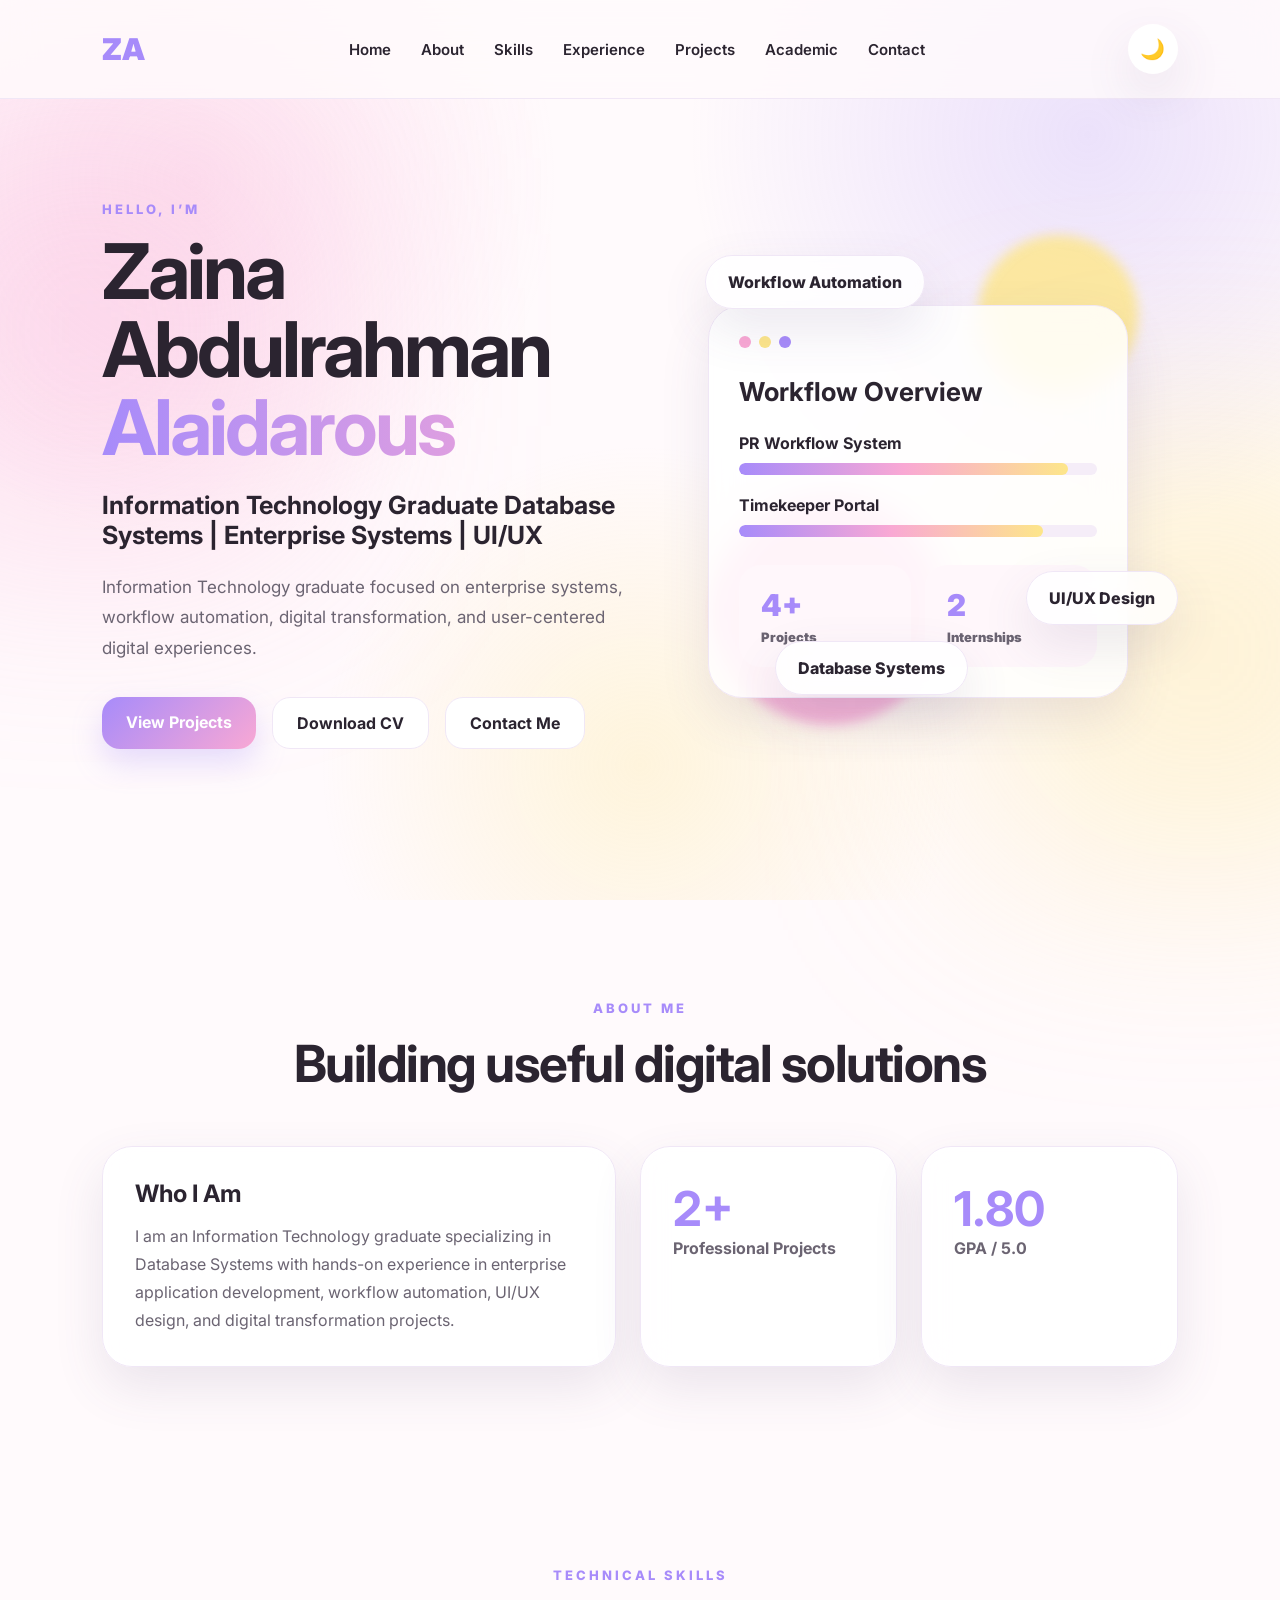
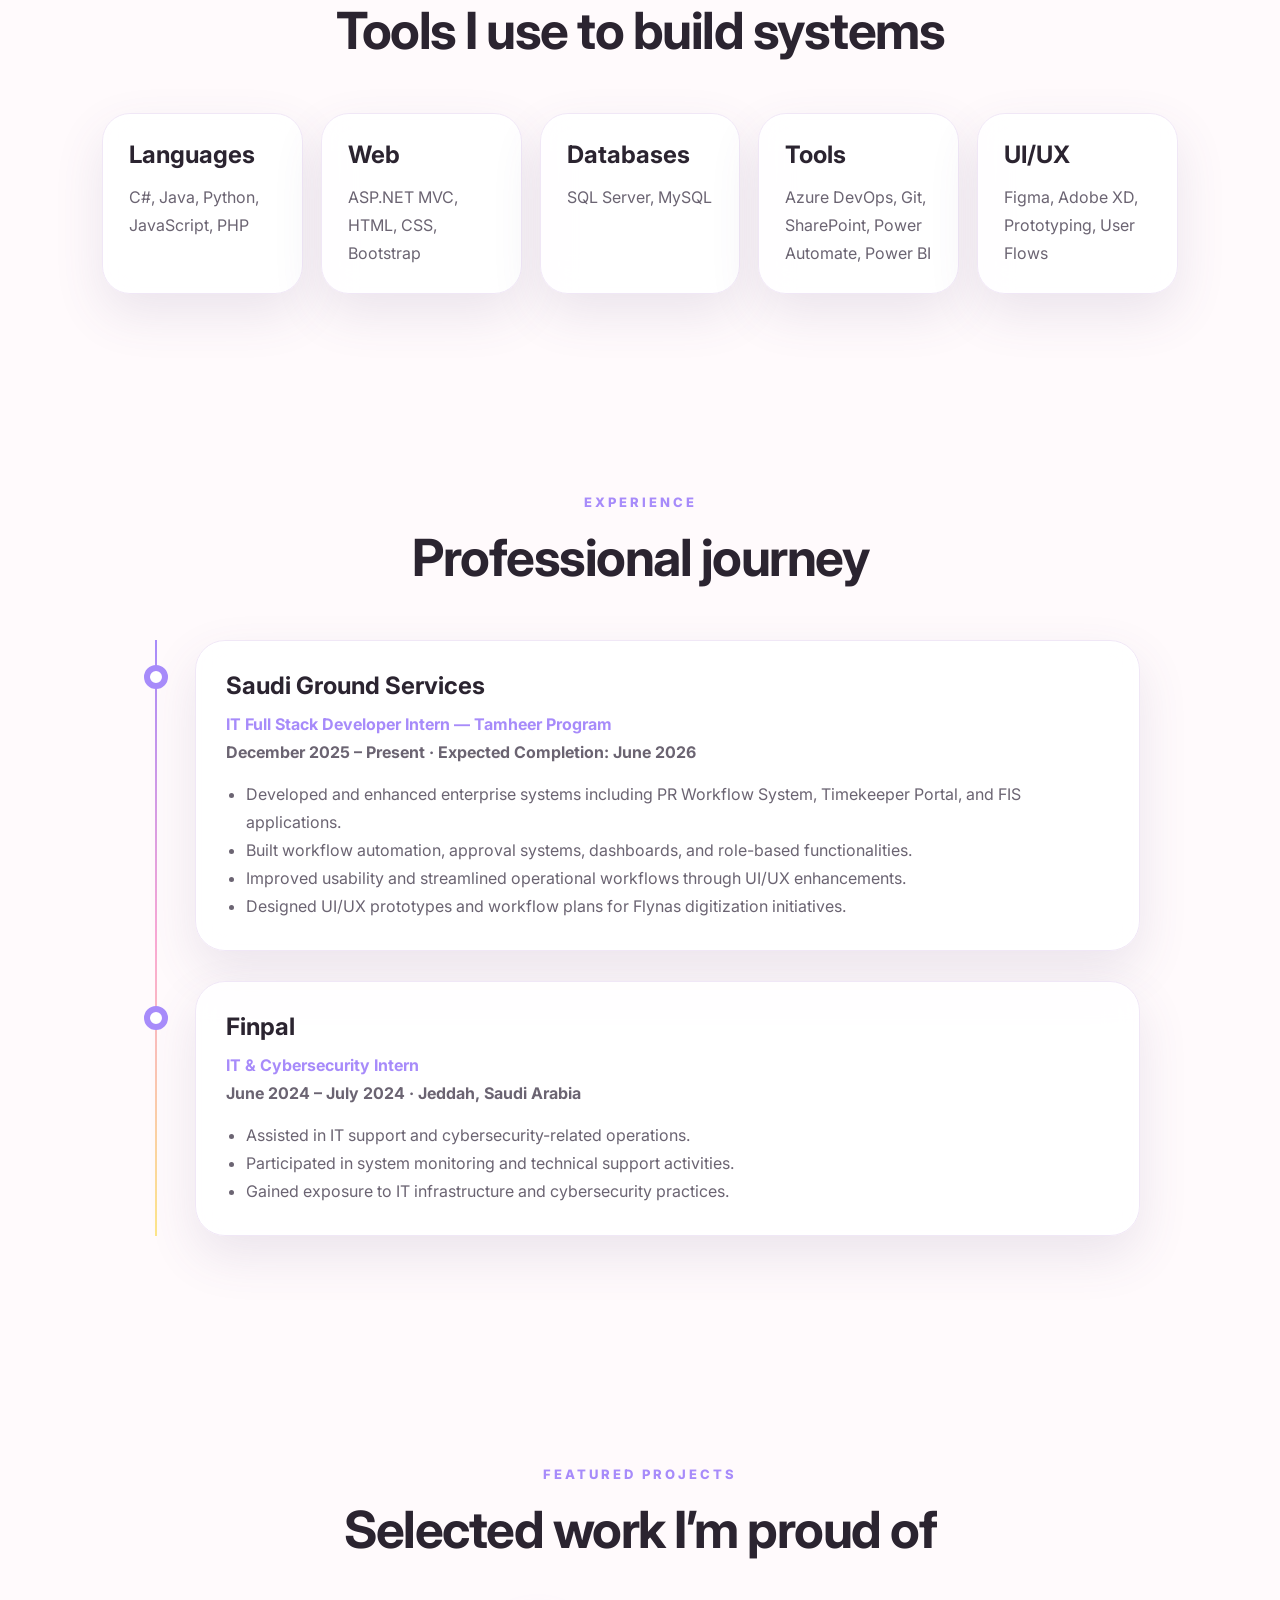
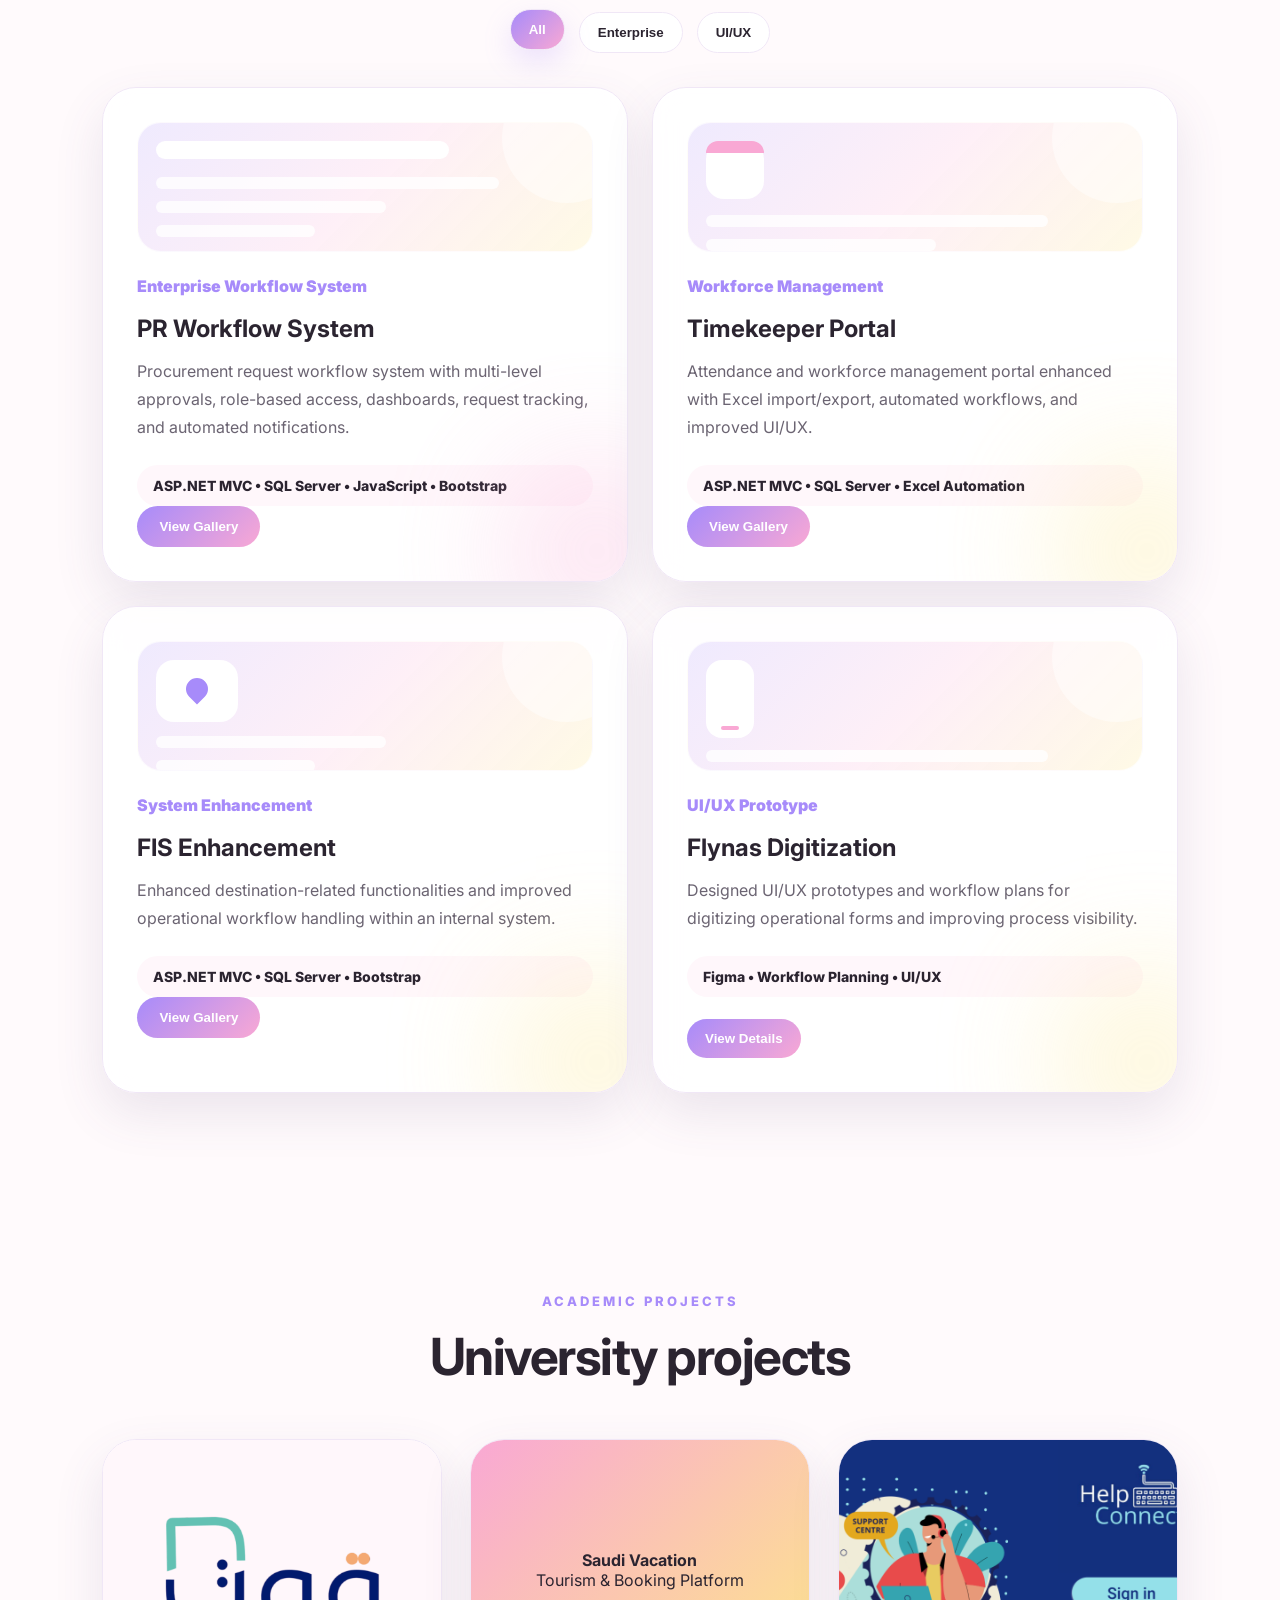
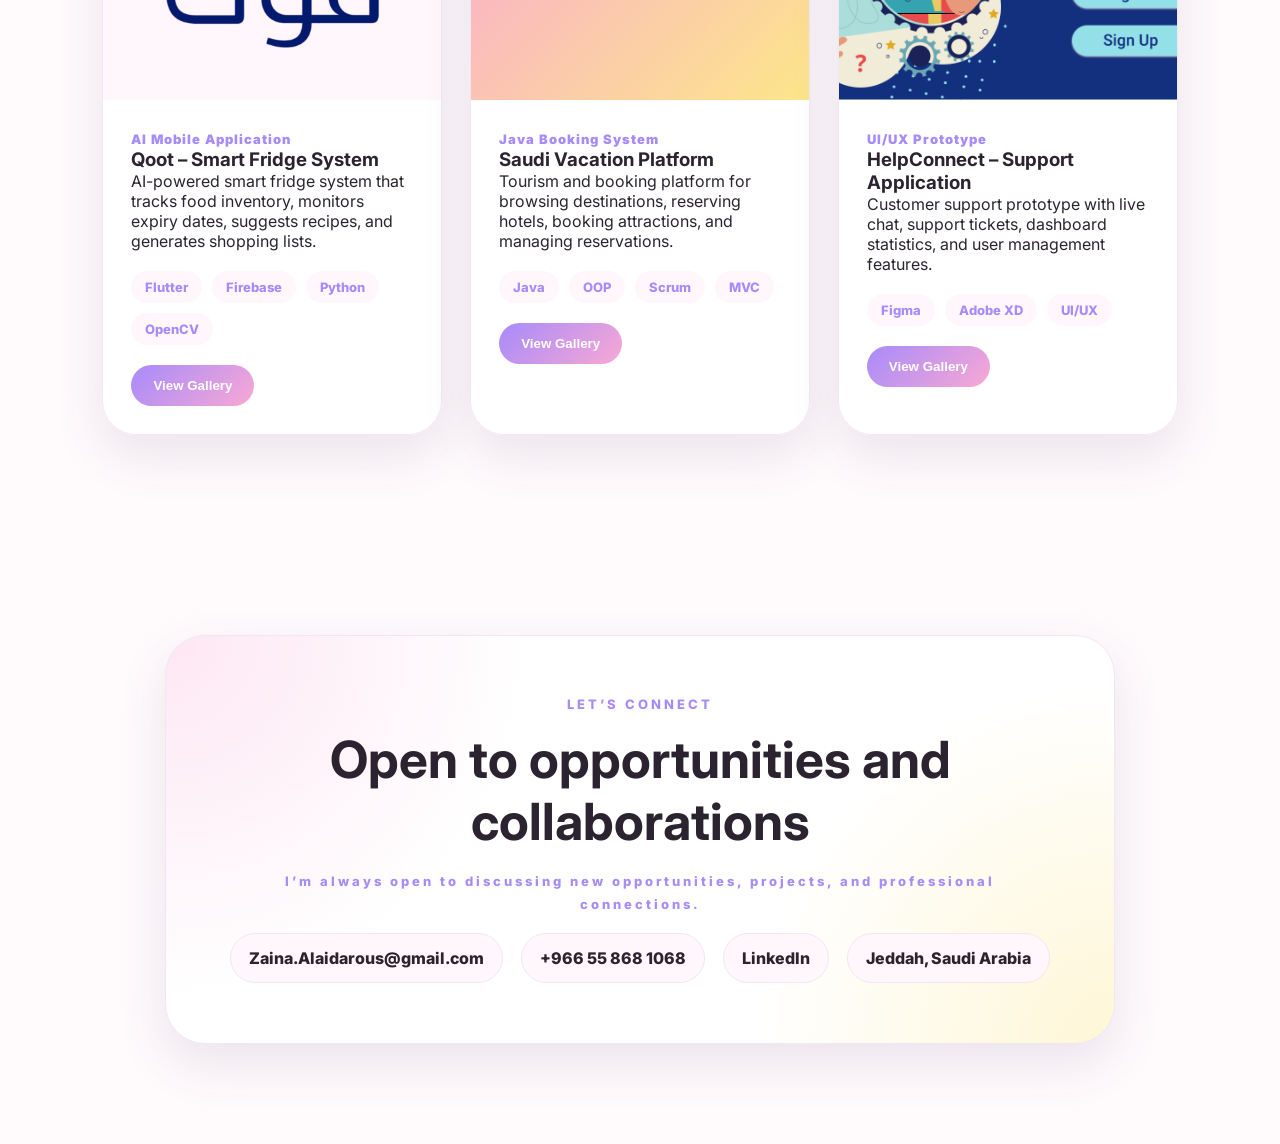
==== index.html @ 4b4dbc71 "first commit" ====
<!DOCTYPE html>
<html lang="en">
<head>
  <meta charset="UTF-8" />
  <meta name="viewport" content="width=device-width, initial-scale=1.0" />

  <title>Zaina Portfolio</title>

  <link rel="stylesheet" href="style.css" />

  <link href="https://fonts.googleapis.com/css2?family=Inter:wght@300;400;500;600;700;800;900&display=swap" rel="stylesheet">
</head>

<body>

  <header class="navbar">
    <button class="menu-toggle" id="menuToggle">☰</button>
    <a href="#home" class="logo">ZA</a>

    <nav>
      <a href="#home">Home</a>
      <a href="#about">About</a>
      <a href="#skills">Skills</a>
      <a href="#experience">Experience</a>
      <a href="#projects">Projects</a>
      <a href="#academic">Academic</a>
      <a href="#contact">Contact</a>
    </nav>

    <div class="nav-actions">

</a>      <button id="themeToggle" class="theme-toggle">🌙</button>
    </div>
  </header>
  <div class="mobile-menu" id="mobileMenu">
  <a href="#home">Home</a>
  <a href="#about">About</a>
  <a href="#skills">Skills</a>
  <a href="#experience">Experience</a>
  <a href="#projects">Projects</a>
  <a href="#academic">Academic</a>
  <a href="#contact">Contact</a>
</div>

  <section id="home" class="hero section">
    <div class="hero-text">
      <p class="tag">HELLO, I’M</p>

      <h1>
        Zaina Abdulrahman
        <span>Alaidarous</span>
      </h1>

      <h2>Information Technology Graduate <n>Database Systems | Enterprise Systems | UI/UX</n></h2> 

      <p class="hero-desc">
        Information Technology graduate focused on enterprise systems,
        workflow automation, digital transformation, and user-centered digital experiences.
      </p>

      <div class="hero-buttons">
        <a href="#projects" class="btn primary">View Projects</a>
          <a href="files/Zaina-CV.pdf" class="btn secondary" download>Download CV</a>
        <a href="#contact" class="btn secondary">Contact Me</a>
      </div>
    </div>

    <div class="hero-visual">
      <div class="blob blob-1"></div>
      <div class="blob blob-2"></div>

      <div class="dashboard-card main-card">
        <div class="card-header">
          <span></span>
          <span></span>
          <span></span>
        </div>

        <h3>Workflow Overview</h3>

        <div class="progress-box">
          <p>PR Workflow System</p>
          <div><span style="width:92%"></span></div>
        </div>

        <div class="progress-box">
          <p>Timekeeper Portal</p>
          <div><span style="width:85%"></span></div>
        </div>

        <div class="mini-grid">
          <div>
            4+
            <small>Projects</small>
          </div>

          <div>
            2
            <small>Internships</small>
          </div>
        </div>
      </div>

      <div class="floating-card card-one">Workflow Automation</div>
      <div class="floating-card card-two">UI/UX Design</div>
      <div class="floating-card card-three">Database Systems</div>
    </div>
  </section>

  <section id="about" class="section about">
    <div class="section-title">
      <p>ABOUT ME</p>
      <h2>Building useful digital solutions</h2>
    </div>

    <div class="about-grid">
      <div class="about-card big">
        <h3>Who I Am</h3>

        <p>
          I am an Information Technology graduate specializing in Database Systems
          with hands-on experience in enterprise application development,
          workflow automation, UI/UX design, and digital transformation projects.
        </p>
      </div>

      <div class="stat-card">
<h3 class="counter" data-target="4" data-suffix="+">0</h3>
        <p>Professional Projects</p>
      </div>

      <div class="stat-card">
<h3 class="counter" data-target="4.69" data-decimal="true">0</h3>        <p>GPA / 5.0</p>
      </div>
    </div>
  </section>

  <section id="skills" class="section skills">
    <div class="section-title">
      <p>TECHNICAL SKILLS</p>
      <h2>Tools I use to build systems</h2>
    </div>

    <div class="skills-grid">
      <div class="skill-card">
        <h3>Languages</h3>
        <p>C#, Java, Python, JavaScript, PHP</p>
      </div>

      <div class="skill-card">
        <h3>Web</h3>
        <p>ASP.NET MVC, HTML, CSS, Bootstrap</p>
      </div>

      <div class="skill-card">
        <h3>Databases</h3>
        <p>SQL Server, MySQL</p>
      </div>

      <div class="skill-card">
        <h3>Tools</h3>
        <p>Azure DevOps, Git, SharePoint, Power Automate, Power BI</p>
      </div>

      <div class="skill-card">
        <h3>UI/UX</h3>
        <p>Figma, Adobe XD, Prototyping, User Flows</p>
      </div>
    </div>
  </section>

  <section id="experience" class="section experience">
    <div class="section-title">
      <p>EXPERIENCE</p>
      <h2>Professional journey</h2>
    </div>

    <div class="timeline">
      <div class="timeline-item">
        <span class="dot"></span>

        <div class="timeline-content">
          <h3>Saudi Ground Services</h3>
          <h4>IT Full Stack Developer Intern — Tamheer Program</h4>

          <p class="date">
            December 2025 – Present · Expected Completion: June 2026
          </p>

          <ul>
            <li>
              Developed and enhanced enterprise systems including PR Workflow System,
              Timekeeper Portal, and FIS applications.
            </li>
            <li>
              Built workflow automation, approval systems, dashboards, and role-based functionalities.
            </li>
            <li>
              Improved usability and streamlined operational workflows through UI/UX enhancements.
            </li>
            <li>
              Designed UI/UX prototypes and workflow plans for Flynas digitization initiatives.
            </li>
          </ul>
        </div>
      </div>

      <div class="timeline-item">
        <span class="dot"></span>

        <div class="timeline-content">
          <h3>Finpal</h3>
          <h4>IT & Cybersecurity Intern</h4>

          <p class="date">
            June 2024 – July 2024 · Jeddah, Saudi Arabia
          </p>

          <ul>
            <li>Assisted in IT support and cybersecurity-related operations.</li>
            <li>Participated in system monitoring and technical support activities.</li>
            <li>Gained exposure to IT infrastructure and cybersecurity practices.</li>
          </ul>
        </div>
      </div>
    </div>
  </section>

  <section id="projects" class="section projects">
    <div class="section-title">
      <p>FEATURED PROJECTS</p>
      <h2>Selected work I’m proud of</h2>
    </div>

    <div class="project-filters">
      <button class="filter-btn active" data-filter="all">All</button>
      <button class="filter-btn" data-filter="enterprise">Enterprise</button>
      <button class="filter-btn" data-filter="uiux">UI/UX</button>
    </div>

    <div class="projects-grid">
      <div class="project-card featured" data-category="enterprise">
        <div class="project-preview pr-preview">
          <div class="preview-top"></div>
          <div class="preview-row long"></div>
          <div class="preview-row"></div>
          <div class="preview-row short"></div>
        </div>

        <span>Enterprise Workflow System</span>

        <h3>PR Workflow System</h3>

        <p>
          Procurement request workflow system with multi-level approvals,
          role-based access, dashboards, request tracking, and automated notifications.
        </p>

        <div class="tech">
          ASP.NET MVC • SQL Server • JavaScript • Bootstrap
        </div>

<button class="gallery-btn" data-gallery="pr">View Gallery</button>
      </div> 

      <div class="project-card" data-category="enterprise">
        <div class="project-preview time-preview">
          <div class="preview-calendar"></div>
          <div class="preview-row long"></div>
          <div class="preview-row"></div>
        </div>

        <span>Workforce Management</span>

        <h3>Timekeeper Portal</h3>

        <p>
          Attendance and workforce management portal enhanced with Excel import/export,
          automated workflows, and improved UI/UX.
        </p>

        <div class="tech">
          ASP.NET MVC • SQL Server • Excel Automation
        </div>

<button class="gallery-btn" data-gallery="timekeeper">View Gallery</button>
      </div>

      <div class="project-card" data-category="enterprise">
        <div class="project-preview fis-preview">
          <div class="preview-map"></div>
          <div class="preview-row"></div>
          <div class="preview-row short"></div>
        </div>

        <span>System Enhancement</span>

        <h3>FIS Enhancement</h3>

        <p>
          Enhanced destination-related functionalities and improved operational
          workflow handling within an internal system.
        </p>

        <div class="tech">
          ASP.NET MVC • SQL Server • Bootstrap
        </div>

<button class="gallery-btn" data-gallery="fis">View Gallery</button>
      </div>

      <div class="project-card" data-category="uiux">
        <div class="project-preview flynas-preview">
          <div class="preview-phone"></div>
          <div class="preview-row long"></div>
          <div class="preview-row short"></div>
        </div>

        <span>UI/UX Prototype</span>

        <h3>Flynas Digitization</h3>

        <p>
          Designed UI/UX prototypes and workflow plans for digitizing operational
          forms and improving process visibility.
        </p>

        <div class="tech">
          Figma • Workflow Planning • UI/UX
        </div>

        <button class="project-btn" data-project="flynas">View Details</button>
      </div>
    </div>
  </section>

  <section id="academic" class="section academic">
  <div class="section-title">
    <p>ACADEMIC PROJECTS</p>
    <h2>University projects</h2>
  </div>

  <div class="academic-projects-grid">

    <div class="academic-project-card">
      <div class="academic-project-image">
        <img src="images/app.png" alt="Qoot Smart Fridge System">
      </div>

      <div class="academic-project-content">
        <span class="project-type">AI Mobile Application</span>
        <h3>Qoot – Smart Fridge System</h3>
        <p>AI-powered smart fridge system that tracks food inventory, monitors expiry dates, suggests recipes, and generates shopping lists.</p>

        <div class="project-tags">
          <span>Flutter</span>
          <span>Firebase</span>
          <span>Python</span>
          <span>OpenCV</span>
        </div>

        <button class="gallery-btn" data-gallery="qoot">View Gallery</button>
      </div>
    </div>

    <div class="academic-project-card">
      <div class="academic-project-image saudi-placeholder">
        <div>
          <h4>Saudi Vacation</h4>
          <p>Tourism & Booking Platform</p>
        </div>
      </div>

      <div class="academic-project-content">
        <span class="project-type">Java Booking System</span>
        <h3>Saudi Vacation Platform</h3>
        <p>Tourism and booking platform for browsing destinations, reserving hotels, booking attractions, and managing reservations.</p>

        <div class="project-tags">
          <span>Java</span>
          <span>OOP</span>
          <span>Scrum</span>
          <span>MVC</span>
        </div>

        <button class="gallery-btn" data-gallery="saudi">View Gallery</button>
      </div>
    </div>

    <div class="academic-project-card">
      <div class="academic-project-image">
        <img src="images/helpconnect.png" alt="HelpConnect Support Application">
      </div>

      <div class="academic-project-content">
        <span class="project-type">UI/UX Prototype</span>
        <h3>HelpConnect – Support Application</h3>
        <p>Customer support prototype with live chat, support tickets, dashboard statistics, and user management features.</p>

        <div class="project-tags">
          <span>Figma</span>
          <span>Adobe XD</span>
          <span>UI/UX</span>
        </div>

        <button class="gallery-btn" data-gallery="helpconnect">View Gallery</button>
      </div>
    </div>

  </div>
</section>

  <section id="contact" class="section contact">
    <div class="contact-card">
      <p>LET’S CONNECT</p>

      <h2>Open to opportunities and collaborations</h2>

      <p class="contact-text">
        I’m always open to discussing new opportunities, projects,
        and professional connections.
      </p>

     <div class="contact-links">

  <a href="mailto:Zaina.Alaidarous@gmail.com">
    Zaina.Alaidarous@gmail.com
  </a>

  <a href="tel:+966558681068">
    +966 55 868 1068
  </a>

  <a href="https://www.linkedin.com/in/zaina-alaidarouus-330b52302"
     target="_blank"
     rel="noopener noreferrer">
     LinkedIn
  </a>

  <span>Jeddah, Saudi Arabia</span>

</div>
    </div>
  </section>

  <div class="modal" id="projectModal">
  <div class="modal-content">
    <button class="close-modal" id="closeModal">×</button>

    <p class="modal-label" id="modalType"></p>

    <h2 id="modalTitle"></h2>

    <p id="modalDescription"></p>

    <div class="modal-tech" id="modalTech"></div>
  </div>
</div>

<div class="gallery-modal" id="galleryModal">
  <div class="gallery-modal-content">

    <button class="close-gallery" id="closeGallery">×</button>

    <div class="gallery-layout">

      <div class="gallery-left">
        <div class="gallery-image-box">
          <img id="galleryImage" src="" alt="Project Screenshot">
        </div>

        <div class="gallery-controls">
          <button id="prevImage">← Previous</button>
          <span id="imageCounter">1 / 1</span>
          <button id="nextImage">Next →</button>
        </div>
      </div>

      <div class="gallery-right">
        <div class="gallery-info">
          <p id="galleryType"></p>
          <h2 id="galleryTitle"></h2>
          <p id="galleryDescription"></p>
        </div>

        <div class="project-details">
          <div>
            <h4>My Role</h4>
            <p id="galleryRole"></p>
          </div>

          <div>
            <h4>Key Features</h4>
            <ul id="galleryFeatures"></ul>
          </div>

          <div>
            <h4>Technologies</h4>
            <div class="gallery-tags" id="galleryTech"></div>
          </div>
        </div>
      </div>

    </div>

  </div>
</div>

<script src="script.js"></script>

</body>
</html>
---- style.css ----
* {
  margin: 0;
  padding: 0;
  box-sizing: border-box;
}

html {
  scroll-behavior: smooth;
}

body {
  font-family: "Inter", sans-serif;
  background: #fffafc;
  color: #2b2430;
  overflow-x: hidden;
}

:root {
  --purple: #a78bfa;
  --pink: #f9a8d4;
  --yellow: #fde68a;
  --dark: #2b2430;
  --muted: #6b6472;
  --white: #ffffff;
  --border: #f0e7f6;
  --shadow: 0 20px 50px rgba(90, 70, 120, 0.12);
}

.section {
  padding: 100px 8%;
}

.navbar {
  width: 100%;
  padding: 24px 8%;
  position: fixed;
  top: 0;
  left: 0;
  z-index: 99;
  display: flex;
  justify-content: space-between;
  align-items: center;
  background: rgba(255, 250, 252, 0.82);
  backdrop-filter: blur(18px);
  border-bottom: 1px solid var(--border);
}

.logo {
  text-decoration: none;
  font-size: 30px;
  font-weight: 900;
  color: var(--purple);
}

.navbar nav {
  display: flex;
  gap: 30px;
}

.navbar nav a,
.nav-btn {
  text-decoration: none;
  color: var(--dark);
  font-weight: 600;
  font-size: 15px;
}

.navbar nav a:hover {
  color: var(--purple);
}

.nav-btn {
  background: var(--dark);
  color: white;
  padding: 12px 20px;
  border-radius: 999px;
}

.hero {
  min-height: 100vh;
  display: grid;
  grid-template-columns: 1.05fr 0.95fr;
  align-items: center;
  gap: 60px;
  padding-top: 150px;
  position: relative;
}

.hero::before {
  content: "";
  position: absolute;
  width: 420px;
  height: 420px;
  background: var(--pink);
  filter: blur(120px);
  opacity: 0.35;
  top: 120px;
  left: -120px;
  z-index: -1;
}

.hero::after {
  content: "";
  position: absolute;
  width: 420px;
  height: 420px;
  background: var(--yellow);
  filter: blur(120px);
  opacity: 0.35;
  right: -130px;
  bottom: 40px;
  z-index: -1;
}

.tag,
.section-title p,
.contact-card > p {
  color: var(--purple);
  font-weight: 800;
  letter-spacing: 3px;
  font-size: 13px;
  margin-bottom: 16px;
}

.hero h1 {
  font-size: clamp(48px, 6vw, 86px);
  line-height: 1.02;
  letter-spacing: -3px;
  margin-bottom: 22px;
}

.hero h1 span {
  display: block;
  background: linear-gradient(90deg, var(--purple), var(--pink));
 background-clip: text;
-webkit-background-clip: text;
color: transparent;
}

.hero h2 {
  font-size: 25px;
  font-weight: 700;
  margin-bottom: 22px;
}

.hero-desc {
  color: var(--muted);
  line-height: 1.8;
  max-width: 620px;
  font-size: 17px;
  margin-bottom: 34px;
}

.hero-buttons {
  display: flex;
  gap: 16px;
  flex-wrap: wrap;
}

.btn {
  text-decoration: none;
  padding: 15px 24px;
  border-radius: 18px;
  font-weight: 700;
  transition: 0.3s;
}

.btn.primary {
  background: linear-gradient(135deg, var(--purple), var(--pink));
  color: white;
  box-shadow: 0 14px 30px rgba(167, 139, 250, 0.28);
}

.btn.secondary {
  background: white;
  color: var(--dark);
  border: 1px solid var(--border);
}

.btn:hover {
  transform: translateY(-4px);
}

.hero-visual {
  position: relative;
  min-height: 520px;
}

.blob {
  position: absolute;
  border-radius: 50%;
  filter: blur(6px);
  opacity: 0.8;
}

.blob-1 {
  width: 160px;
  height: 160px;
  background: var(--yellow);
  top: 20px;
  right: 40px;
}

.blob-2 {
  width: 230px;
  height: 230px;
  background: var(--pink);
  bottom: 10px;
  left: 20px;
}

.dashboard-card,
.floating-card,
.about-card,
.stat-card,
.skill-card,
.timeline-content,
.project-card,
.academic-grid div,
.contact-card {
  background: rgba(255, 255, 255, 0.84);
  border: 1px solid var(--border);
  box-shadow: var(--shadow);
  backdrop-filter: blur(16px);
}

.main-card {
  width: 420px;
  padding: 30px;
  border-radius: 34px;
  position: absolute;
  top: 90px;
  right: 50px;
}

.card-header {
  display: flex;
  gap: 8px;
  margin-bottom: 28px;
}

.card-header span {
  width: 12px;
  height: 12px;
  border-radius: 50%;
  background: var(--pink);
}

.card-header span:nth-child(2) {
  background: var(--yellow);
}

.card-header span:nth-child(3) {
  background: var(--purple);
}

.main-card h3 {
  font-size: 26px;
  margin-bottom: 26px;
}

.progress-box {
  margin-bottom: 20px;
}

.progress-box p {
  font-weight: 700;
  margin-bottom: 10px;
}

.progress-box div {
  height: 12px;
  background: #f5edf8;
  border-radius: 999px;
  overflow: hidden;
}

.progress-box span {
  display: block;
  height: 100%;
  background: linear-gradient(90deg, var(--purple), var(--pink), var(--yellow));
  border-radius: 999px;
}

.mini-grid {
  display: grid;
  grid-template-columns: 1fr 1fr;
  gap: 14px;
  margin-top: 28px;
}

.mini-grid div {
  background: #fff7fb;
  padding: 22px;
  border-radius: 22px;
  font-size: 30px;
  font-weight: 900;
  color: var(--purple);
}

.mini-grid small {
  display: block;
  color: var(--muted);
  font-size: 13px;
  margin-top: 6px;
}

.floating-card {
  position: absolute;
  padding: 16px 22px;
  border-radius: 999px;
  font-weight: 800;
  animation: float 4s ease-in-out infinite;
}

.card-one {
  top: 40px;
  left: 10px;
}

.card-two {
  right: 0;
  bottom: 110px;
  animation-delay: 0.5s;
}

.card-three {
  left: 80px;
  bottom: 40px;
  animation-delay: 1s;
}

@keyframes float {
  0%, 100% { transform: translateY(0); }
  50% { transform: translateY(-14px); }
}

.section-title {
  text-align: center;
  margin-bottom: 52px;
}

.section-title h2 {
  font-size: clamp(34px, 4vw, 52px);
  letter-spacing: -1.5px;
}

.about-grid {
  display: grid;
  grid-template-columns: 2fr 1fr 1fr;
  gap: 24px;
}

.about-card,
.stat-card {
  border-radius: 30px;
  padding: 32px;
}

.about-card h3,
.skill-card h3,
.timeline-content h3,
.project-card h3,
.academic-grid h3 {
  font-size: 24px;
  margin-bottom: 14px;
}

.about-card p,
.skill-card p,
.timeline-content li,
.project-card p,
.academic-grid p {
  color: var(--muted);
  line-height: 1.75;
}

.stat-card h3 {
  font-size: 48px;
  color: var(--purple);
}

.stat-card p {
  color: var(--muted);
  font-weight: 700;
}

.skills-grid {
  display: grid;
  grid-template-columns: repeat(5, 1fr);
  gap: 18px;
}

.skill-card {
  padding: 26px;
  border-radius: 28px;
  transition: 0.3s;
}

.skill-card:hover,
.project-card:hover {
  transform: translateY(-8px);
}

.timeline {
  max-width: 1000px;
  margin: auto;
  position: relative;
}

.timeline::before {
  content: "";
  position: absolute;
  left: 15px;
  top: 0;
  width: 2px;
  height: 100%;
  background: linear-gradient(var(--purple), var(--pink), var(--yellow));
}

.timeline-item {
  position: relative;
  padding-left: 55px;
  margin-bottom: 30px;
}

.dot {
  position: absolute;
  left: 4px;
  top: 25px;
  width: 24px;
  height: 24px;
  background: white;
  border: 6px solid var(--purple);
  border-radius: 50%;
  z-index: 2;
}

.timeline-content {
  padding: 30px;
  border-radius: 30px;
}

.timeline-content h4 {
  color: var(--purple);
  margin-bottom: 8px;
}

.date {
  color: var(--muted);
  font-weight: 700;
  margin-bottom: 18px;
}

.timeline-content ul {
  padding-left: 20px;
}

.projects-grid {
  display: grid;
  grid-template-columns: repeat(2, 1fr);
  gap: 24px;
}

.project-card {
  padding: 34px;
  border-radius: 34px;
  min-height: 290px;
  transition: 0.3s;
  position: relative;
  overflow: hidden;
}

.project-card::after {
  content: "";
  position: absolute;
  width: 160px;
  height: 160px;
  background: var(--yellow);
  border-radius: 50%;
  filter: blur(70px);
  opacity: 0.45;
  right: -50px;
  bottom: -50px;
}

.project-card.featured::after {
  background: var(--pink);
}

.project-card span {
  display: inline-block;
  color: var(--purple);
  font-weight: 900;
  margin-bottom: 18px;
}

.tech {
  margin-top: 24px;
  padding: 12px 16px;
  border-radius: 999px;
  background: #fff7fb;
  color: var(--dark);
  font-weight: 800;
  font-size: 14px;
}

.academic-grid {
  display: grid;
  grid-template-columns: repeat(3, 1fr);
  gap: 22px;
}

.academic-grid div {
  padding: 28px;
  border-radius: 30px;
}

.academic-grid span {
  display: inline-block;
  margin-top: 18px;
  color: var(--purple);
  font-weight: 900;
}

.contact-card {
  max-width: 950px;
  margin: auto;
  text-align: center;
  padding: 60px;
  border-radius: 40px;
  background:
    radial-gradient(circle at top left, rgba(249,168,212,0.28), transparent 35%),
    radial-gradient(circle at bottom right, rgba(253,230,138,0.35), transparent 35%),
    white;
}

.contact-card h2 {
  font-size: clamp(34px, 4vw, 54px);
  margin-bottom: 18px;
}

.contact-text {
  color: var(--muted);
  font-size: 17px;
  line-height: 1.8;
  margin-bottom: 30px;
}

.contact-links {
  display: flex;
  justify-content: center;
  gap: 18px;
  flex-wrap: wrap;
}

.contact-links a,
.contact-links span {
  text-decoration: none;
  color: var(--dark);
  background: #fff7fb;
  border: 1px solid var(--border);
  padding: 14px 18px;
  border-radius: 999px;
  font-weight: 800;
}

@media (max-width: 1100px) {
  .hero,
  .about-grid,
  .projects-grid,
  .academic-grid {
    grid-template-columns: 1fr;
  }

  .skills-grid {
    grid-template-columns: repeat(2, 1fr);
  }

  .main-card {
    position: relative;
    right: auto;
    top: auto;
    width: 100%;
  }

  .hero-visual {
    min-height: auto;
  }

  .floating-card,
  .blob {
    display: none;
  }
}

@media (max-width: 760px) {
  .navbar {
    padding: 18px 6%;
  }

  .navbar nav {
    display: none;
  }

  .nav-btn {
    display: none;
  }

  .section {
    padding: 80px 6%;
  }

  .hero {
    padding-top: 130px;
  }

  .hero h1 {
    letter-spacing: -2px;
  }

  .hero-buttons {
    flex-direction: column;
  }

  .skills-grid {
    grid-template-columns: 1fr;
  }

  .contact-card {
    padding: 34px 22px;
  }
}
.section-title,
.about-card,
.stat-card,
.skill-card,
.timeline-item,
.project-card,
.academic-grid div,
.contact-card {
  opacity: 0;
  transform: translateY(35px);
  transition: 0.7s ease;
}

.section-title.show,
.about-card.show,
.stat-card.show,
.skill-card.show,
.timeline-item.show,
.project-card.show,
.academic-grid div.show,
.contact-card.show {
  opacity: 1;
  transform: translateY(0);
}

.navbar.scrolled {
  box-shadow: 0 10px 30px rgba(90, 70, 120, 0.08);
}

.project-btn {
  margin-top: 22px;
  padding: 12px 18px;
  border: none;
  border-radius: 999px;
  background: linear-gradient(135deg, var(--purple), var(--pink));
  color: white;
  font-weight: 800;
  cursor: pointer;
  transition: 0.3s;
}

.project-btn:hover {
  transform: translateY(-3px);
  box-shadow: 0 12px 26px rgba(167, 139, 250, 0.25);
}

.modal {
  position: fixed;
  inset: 0;
  background: rgba(43, 36, 48, 0.35);
  backdrop-filter: blur(12px);
  display: none;
  align-items: center;
  justify-content: center;
  padding: 24px;
  z-index: 999;
}

.modal.show-modal {
  display: flex;
}

.modal-content {
  width: min(680px, 100%);
  background: white;
  border-radius: 34px;
  padding: 42px;
  box-shadow: 0 30px 80px rgba(90, 70, 120, 0.25);
  border: 1px solid var(--border);
  position: relative;
  animation: pop 0.35s ease;
}

@keyframes pop {
  from {
    transform: scale(0.92) translateY(20px);
    opacity: 0;
  }
  to {
    transform: scale(1) translateY(0);
    opacity: 1;
  }
}

.close-modal {
  position: absolute;
  top: 18px;
  right: 20px;
  width: 42px;
  height: 42px;
  border: none;
  border-radius: 50%;
  background: #fff7fb;
  color: var(--dark);
  font-size: 28px;
  cursor: pointer;
}

.modal-label {
  color: var(--purple);
  font-weight: 900;
  letter-spacing: 2px;
  font-size: 13px;
  margin-bottom: 14px;
}

.modal-content h2 {
  font-size: 38px;
  margin-bottom: 18px;
}

.modal-content p {
  color: var(--muted);
  line-height: 1.8;
}

.modal-tech {
  margin-top: 24px;
  padding: 14px 18px;
  background: #fff7fb;
  border-radius: 999px;
  font-weight: 900;
  color: var(--dark);
}

.theme-toggle{
  width: 50px;
  height: 50px;
  border-radius: 50%;
  border: none;
  background: white;
  cursor: pointer;
  font-size: 20px;
  box-shadow: var(--shadow);
  transition: 0.3s;
}

.theme-toggle:hover{
  transform: rotate(15deg) scale(1.08);
}

/* DARK MODE */

body.dark-mode{
  background: #15131A;
  color: white;
}

body.dark-mode .navbar{
  background: rgba(21,19,26,0.75);
  border-bottom: 1px solid rgba(255,255,255,0.08);
}

body.dark-mode .navbar nav a,
body.dark-mode .nav-btn,
body.dark-mode .contact-links a,
body.dark-mode .contact-links span{
  color: white;
}

body.dark-mode .about-card,
body.dark-mode .stat-card,
body.dark-mode .skill-card,
body.dark-mode .timeline-content,
body.dark-mode .project-card,
body.dark-mode .academic-grid div,
body.dark-mode .contact-card,
body.dark-mode .main-card,
body.dark-mode .floating-card{
  background: rgba(255,255,255,0.05);
  border: 1px solid rgba(255,255,255,0.08);
  color: white;
}

body.dark-mode .hero-desc,
body.dark-mode .about-card p,
body.dark-mode .skill-card p,
body.dark-mode .timeline-content li,
body.dark-mode .project-card p,
body.dark-mode .academic-grid p,
body.dark-mode .contact-text{
  color: rgba(255,255,255,0.7);
}

body.dark-mode .tech,
body.dark-mode .mini-grid div,
body.dark-mode .contact-links a,
body.dark-mode .contact-links span{
  background: rgba(255,255,255,0.08);
}

body.dark-mode .theme-toggle{
  background: rgba(255,255,255,0.08);
  color: white;
}

body::before {
  content: "";
  position: fixed;
  inset: 0;
  background:
    radial-gradient(circle at 15% 20%, rgba(249, 168, 212, 0.22), transparent 28%),
    radial-gradient(circle at 85% 15%, rgba(167, 139, 250, 0.22), transparent 30%),
    radial-gradient(circle at 50% 85%, rgba(253, 230, 138, 0.28), transparent 32%);
  z-index: -2;
  animation: softGradientMove 12s ease-in-out infinite alternate;
}

@keyframes softGradientMove {
  from {
    transform: scale(1) translate(0, 0);
  }

  to {
    transform: scale(1.08) translate(-20px, 18px);
  }
}

.project-preview {
  height: 130px;
  border-radius: 24px;
  margin-bottom: 24px;
  padding: 18px;
  background: linear-gradient(135deg, rgba(167,139,250,0.18), rgba(249,168,212,0.18), rgba(253,230,138,0.22));
  border: 1px solid rgba(255,255,255,0.7);
  position: relative;
  overflow: hidden;
}

.project-preview::after {
  content: "";
  position: absolute;
  width: 130px;
  height: 130px;
  border-radius: 50%;
  background: rgba(255,255,255,0.45);
  right: -40px;
  top: -50px;
}

.preview-top {
  width: 70%;
  height: 18px;
  border-radius: 999px;
  background: white;
  margin-bottom: 18px;
}

.preview-row {
  width: 55%;
  height: 12px;
  border-radius: 999px;
  background: rgba(255,255,255,0.8);
  margin-bottom: 12px;
}

.preview-row.long {
  width: 82%;
}

.preview-row.short {
  width: 38%;
}

.preview-calendar {
  width: 58px;
  height: 58px;
  border-radius: 18px;
  background: white;
  margin-bottom: 16px;
  position: relative;
}

.preview-calendar::before {
  content: "";
  position: absolute;
  height: 12px;
  left: 0;
  right: 0;
  top: 0;
  background: var(--pink);
  border-radius: 18px 18px 0 0;
}

.preview-map {
  width: 82px;
  height: 62px;
  border-radius: 18px;
  background: white;
  margin-bottom: 14px;
  position: relative;
}

.preview-map::after {
  content: "";
  position: absolute;
  width: 22px;
  height: 22px;
  background: var(--purple);
  border-radius: 50% 50% 50% 0;
  transform: rotate(-45deg);
  top: 18px;
  left: 30px;
}

.preview-phone {
  width: 48px;
  height: 78px;
  border-radius: 16px;
  background: white;
  margin-bottom: 12px;
  position: relative;
}

.preview-phone::after {
  content: "";
  position: absolute;
  width: 18px;
  height: 4px;
  background: var(--pink);
  border-radius: 999px;
  bottom: 8px;
  left: 15px;
}

.project-card:hover .project-preview {
  transform: scale(1.02);
}

.project-filters {
  display: flex;
  justify-content: center;
  gap: 14px;
  flex-wrap: wrap;
  margin-bottom: 34px;
}

.filter-btn {
  border: 1px solid var(--border);
  background: rgba(255,255,255,0.85);
  color: var(--dark);
  padding: 12px 18px;
  border-radius: 999px;
  font-weight: 800;
  cursor: pointer;
  transition: 0.3s;
}

.filter-btn:hover,
.filter-btn.active {
  background: linear-gradient(135deg, var(--purple), var(--pink));
  color: white;
  transform: translateY(-3px);
  box-shadow: 0 12px 28px rgba(167,139,250,0.22);
}

.project-card.hide {
  display: none;
}

.menu-toggle {
  display: none;
  width: 46px;
  height: 46px;
  border: none;
  border-radius: 50%;
  background: white;
  box-shadow: var(--shadow);
  font-size: 22px;
  cursor: pointer;
}

.mobile-menu {
  position: fixed;
  top: 86px;
  left: 6%;
  right: 6%;
  background: rgba(255,255,255,0.92);
  backdrop-filter: blur(18px);
  border: 1px solid var(--border);
  border-radius: 28px;
  padding: 18px;
  box-shadow: var(--shadow);
  z-index: 98;
  display: none;
  flex-direction: column;
  gap: 8px;
}

.mobile-menu a {
  text-decoration: none;
  color: var(--dark);
  font-weight: 800;
  padding: 14px 16px;
  border-radius: 18px;
}

.mobile-menu a:hover {
  background: #fff7fb;
  color: var(--purple);
}

.mobile-menu.open {
  display: flex;
}

body.dark-mode .mobile-menu {
  background: rgba(21,19,26,0.92);
  border: 1px solid rgba(255,255,255,0.08);
}

body.dark-mode .mobile-menu a {
  color: white;
}

@media (max-width: 760px) {
  .menu-toggle {
    display: block;
  }

  .nav-actions {
    display: none;
  }
}




.academic-projects-grid {
  display: grid;
  grid-template-columns: repeat(3, minmax(0, 1fr));
  gap: 28px;
}

.academic-project-card {
  background: rgba(255, 255, 255, 0.9);
  border: 1px solid var(--border);
  box-shadow: var(--shadow);
  border-radius: 34px;
  overflow: hidden;
  transition: 0.3s ease;
}

.academic-project-card:hover {
  transform: translateY(-8px);
}

.academic-project-image {
  height: 260px;
  background: #fff7fb;
  overflow: hidden;
}

.academic-project-image img {
  width: 100%;
  height: 100%;
  object-fit: cover;
}

.academic-project-content {
  padding: 28px;
}

.project-type {
  color: var(--purple);
  font-weight: 900;
  font-size: 13px;
  letter-spacing: 1px;
}

.project-tags {
  display: flex;
  flex-wrap: wrap;
  gap: 10px;
  margin: 20px 0;
}

.project-tags span {
  background: #fff7fb;
  color: var(--purple);
  padding: 8px 14px;
  border-radius: 999px;
  font-size: 13px;
  font-weight: 800;
}

.gallery-btn {
  border: none;
  background: linear-gradient(135deg, var(--purple), var(--pink));
  color: white;
  padding: 13px 22px;
  border-radius: 999px;
  font-weight: 900;
  cursor: pointer;
}

.saudi-placeholder {
  background: linear-gradient(135deg, #f9a8d4, #fde68a);
  display: flex;
  justify-content: center;
  align-items: center;
  text-align: center;
  color: #2b2430;
}

@media (max-width: 1100px) {
  .academic-projects-grid {
    grid-template-columns: 1fr;
  }
}

.project-details {
  display: grid;
  grid-template-columns: 1fr 1fr;
  gap: 18px;
  margin-top: 24px;
}

.project-details > div {
  background: #fff7fb;
  border: 1px solid var(--border);
  border-radius: 22px;
  padding: 20px;
}

.project-details h4 {
  margin-bottom: 10px;
  color: var(--purple);
  font-size: 16px;
}

.project-details p,
.project-details li {
  color: var(--muted);
  line-height: 1.7;
}

.project-details ul {
  padding-left: 18px;
}

.gallery-modal {
  position: fixed;
  inset: 0;
  background: rgba(43, 36, 48, 0.55);
  backdrop-filter: blur(14px);
  z-index: 9999;
  display: none;
  justify-content: center;
  align-items: center;
  padding: 30px;
}

.gallery-modal.show-gallery {
  display: flex;
}

.gallery-modal-content {
  width: min(1180px, 96%);
  max-height: 88vh;
  overflow-y: auto;
  background: #fffafc;
  border-radius: 34px;
  padding: 34px;
  position: relative;
  box-shadow: 0 30px 90px rgba(90, 70, 120, 0.28);
}

.close-gallery {
  position: absolute;
  top: 18px;
  right: 22px;
  width: 42px;
  height: 42px;
  border: none;
  border-radius: 50%;
  background: white;
  color: var(--dark);
  font-size: 28px;
  cursor: pointer;
  box-shadow: var(--shadow);
  z-index: 5;
}

.gallery-layout {
  display: grid;
  grid-template-columns: 1.05fr 0.95fr;
  gap: 32px;
  align-items: start;
}

.gallery-left {
  position: sticky;
  top: 20px;
}

.gallery-image-box {
  height: 520px;
  background: white;
  border: 1px solid var(--border);
  border-radius: 28px;
  overflow: hidden;
  display: flex;
  align-items: center;
  justify-content: center;
}

.gallery-image-box img {
  width: 100%;
  height: 100%;
  object-fit: contain;
  display: block;
}

.gallery-controls {
  margin-top: 18px;
  display: flex;
  justify-content: space-between;
  align-items: center;
  gap: 12px;
}

.gallery-controls button {
  border: none;
  background: linear-gradient(135deg, var(--purple), var(--pink));
  color: white;
  padding: 12px 18px;
  border-radius: 999px;
  font-weight: 900;
  cursor: pointer;
}

.gallery-controls span {
  font-weight: 900;
  color: var(--dark);
  background: white;
  border: 1px solid var(--border);
  padding: 10px 16px;
  border-radius: 999px;
}

.gallery-info {
  margin-bottom: 22px;
}

.gallery-info p:first-child {
  color: var(--purple);
  font-weight: 900;
  letter-spacing: 2px;
  font-size: 13px;
  margin-bottom: 10px;
}

.gallery-info h2 {
  font-size: 38px;
  margin-bottom: 14px;
  line-height: 1.15;
}

.gallery-info p {
  color: var(--muted);
  line-height: 1.75;
}

.project-details {
  display: grid;
  grid-template-columns: 1fr;
  gap: 16px;
}

.project-details > div {
  background: white;
  border: 1px solid var(--border);
  border-radius: 24px;
  padding: 22px;
}

.project-details h4 {
  margin-bottom: 10px;
  color: var(--purple);
  font-size: 16px;
}

.project-details p,
.project-details li {
  color: var(--muted);
  line-height: 1.7;
}

.project-details ul {
  padding-left: 20px;
}

.gallery-tags {
  display: flex;
  flex-wrap: wrap;
  gap: 10px;
}

.gallery-tags span {
  background: #fff7fb;
  color: var(--purple);
  padding: 9px 13px;
  border-radius: 999px;
  font-size: 13px;
  font-weight: 900;
}

@media (max-width: 1000px) {
  .gallery-layout {
    grid-template-columns: 1fr;
  }

  .gallery-left {
    position: static;
  }

  .gallery-image-box {
    height: 420px;
  }
}

@media (max-width: 600px) {
  .gallery-modal {
    padding: 14px;
  }

  .gallery-modal-content {
    padding: 22px;
    border-radius: 26px;
  }

  .gallery-image-box {
    height: 320px;
  }

  .gallery-info h2 {
    font-size: 28px;
  }

  .gallery-controls {
    flex-direction: column;
  }

  .gallery-controls button,
  .gallery-controls span {
    width: 100%;
    text-align: center;
  }
}
@media (max-width: 760px) {
  .project-details {
    grid-template-columns: 1fr;
  }
}

/* ===== FINAL RESPONSIVE + DARK MODE FIXES ===== */

:root {
  --bg: #fffafc;
  --card: rgba(255, 255, 255, 0.88);
  --text: #2b2430;
  --soft: #fff7fb;
}

body {
  background: var(--bg);
  color: var(--text);
}

body.dark-mode {
  --bg: #15131a;
  --card: rgba(255, 255, 255, 0.06);
  --text: #ffffff;
  --soft: rgba(255, 255, 255, 0.08);
  --muted: rgba(255, 255, 255, 0.72);
  --border: rgba(255, 255, 255, 0.1);
}

body.dark-mode .academic-project-card,
body.dark-mode .gallery-modal-content,
body.dark-mode .modal-content,
body.dark-mode .project-details > div,
body.dark-mode .gallery-image-box,
body.dark-mode .gallery-controls span,
body.dark-mode .filter-btn,
body.dark-mode .btn.secondary,
body.dark-mode .close-gallery,
body.dark-mode .close-modal,
body.dark-mode .academic-project-image {
  background: var(--card);
  border-color: var(--border);
  color: var(--text);
}

body.dark-mode .gallery-info p,
body.dark-mode .project-details p,
body.dark-mode .project-details li,
body.dark-mode .academic-project-content p,
body.dark-mode .stat-card p,
body.dark-mode .mini-grid small,
body.dark-mode .date {
  color: var(--muted);
}

body.dark-mode .project-tags span,
body.dark-mode .gallery-tags span,
body.dark-mode .tech,
body.dark-mode .mobile-menu a:hover {
  background: var(--soft);
}

body.dark-mode .filter-btn {
  color: white;
}

body.dark-mode .modal,
body.dark-mode .gallery-modal {
  background: rgba(0, 0, 0, 0.55);
}

body.dark-mode .preview-top,
body.dark-mode .preview-row,
body.dark-mode .preview-calendar,
body.dark-mode .preview-map,
body.dark-mode .preview-phone {
  background: rgba(255, 255, 255, 0.18);
}

/* Laptop */
@media (max-width: 1200px) {
  .navbar {
    padding: 20px 6%;
  }

  .section {
    padding: 90px 6%;
  }

  .skills-grid {
    grid-template-columns: repeat(3, 1fr);
  }
}

/* iPad / Tablet */
@media (max-width: 1024px) {
  .hero {
    grid-template-columns: 1fr;
    gap: 40px;
    padding-top: 140px;
  }

  .hero-text {
    text-align: center;
  }

  .hero-desc {
    margin-left: auto;
    margin-right: auto;
  }

  .hero-buttons {
    justify-content: center;
  }

  .projects-grid,
  .academic-projects-grid,
  .about-grid {
    grid-template-columns: 1fr;
  }

  .skills-grid {
    grid-template-columns: repeat(2, 1fr);
  }

  .main-card {
    max-width: 520px;
    margin: auto;
  }
}

/* Mobile */
@media (max-width: 600px) {
  .section {
    padding: 70px 5%;
  }

  .hero {
    padding-top: 120px;
  }

  .hero h1 {
    font-size: 42px;
    letter-spacing: -1.5px;
  }

  .hero h2 {
    font-size: 20px;
  }

  .hero-desc {
    font-size: 15px;
  }

  .btn,
  .gallery-btn,
  .project-btn {
    width: 100%;
    text-align: center;
  }

  .hero-buttons {
    flex-direction: column;
  }

  .skills-grid {
    grid-template-columns: 1fr;
  }

  .project-card,
  .academic-project-card,
  .about-card,
  .stat-card,
  .timeline-content {
    border-radius: 24px;
  }

  .project-card {
    padding: 24px;
  }

  .academic-project-image {
    height: 210px;
  }

  .contact-card {
    padding: 32px 20px;
  }

  .contact-links a,
  .contact-links span {
    width: 100%;
  }

  .gallery-modal-content {
    max-height: 92vh;
  }
}
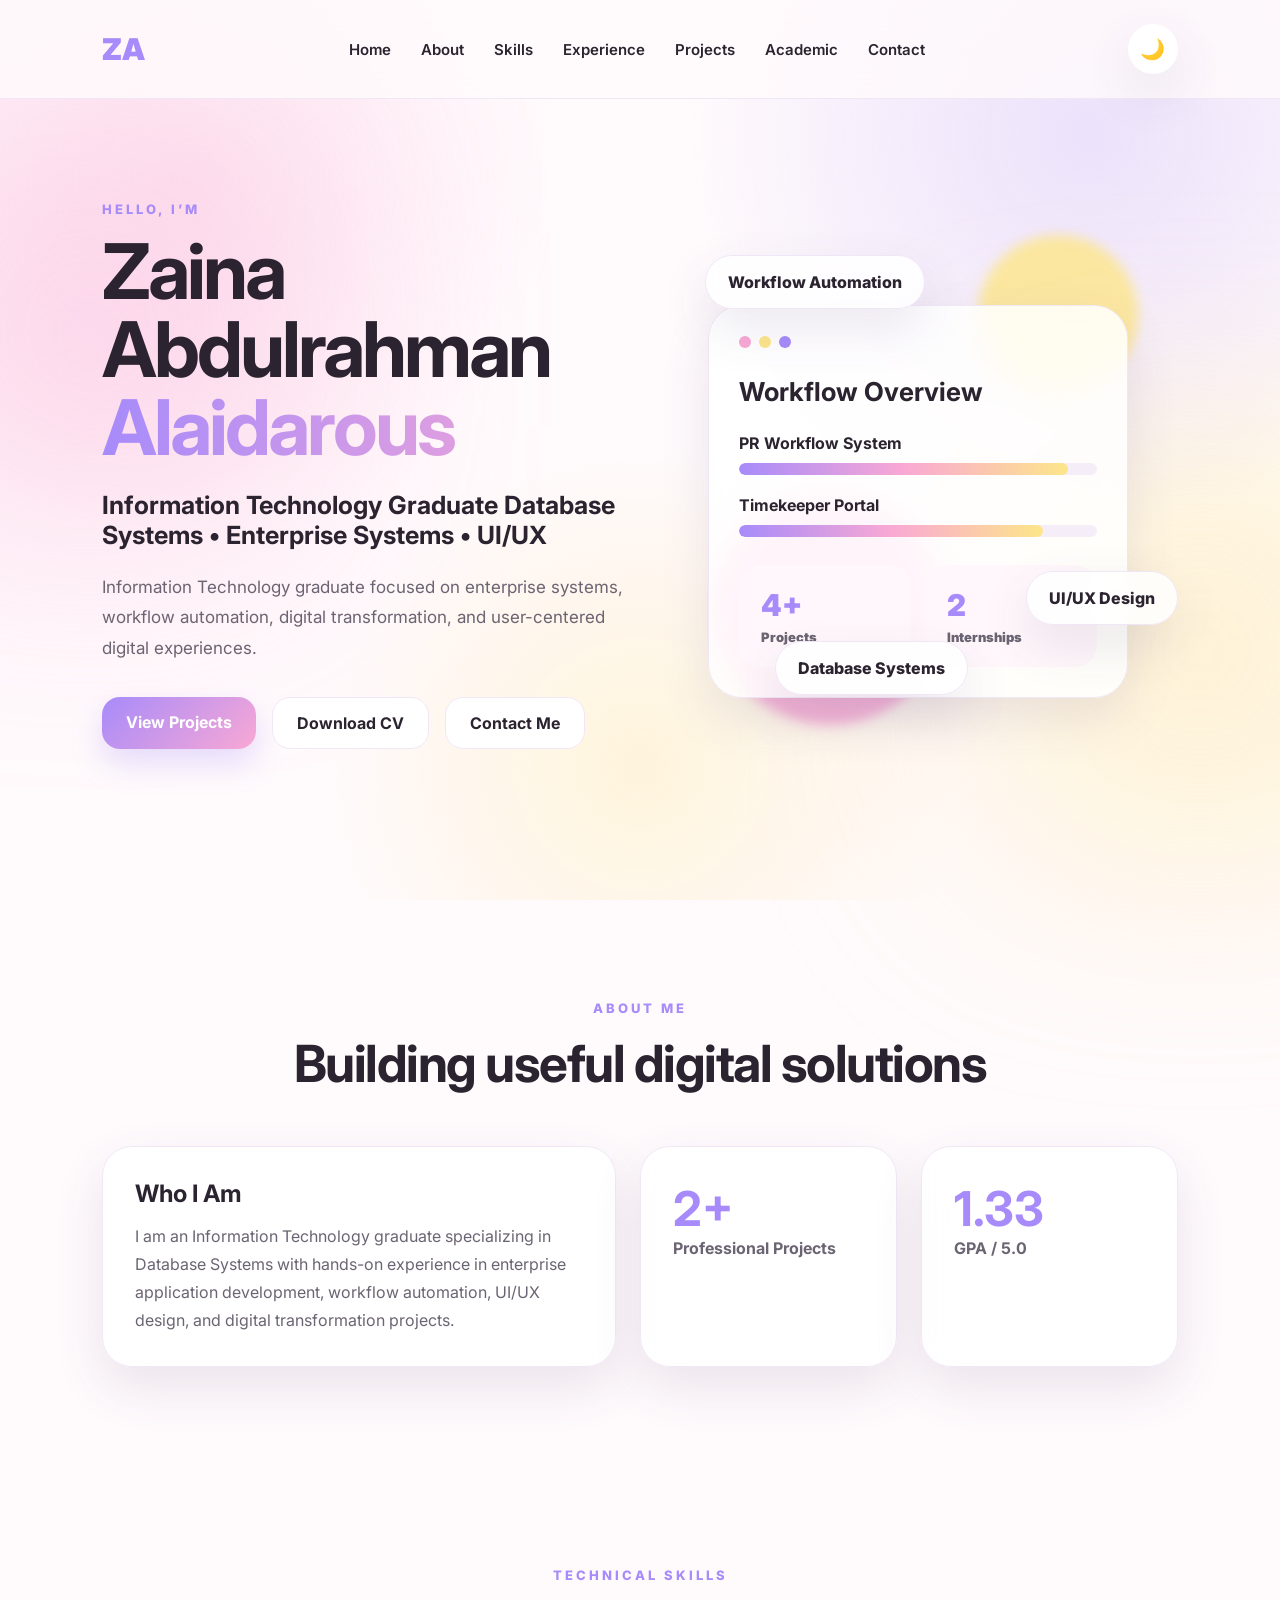
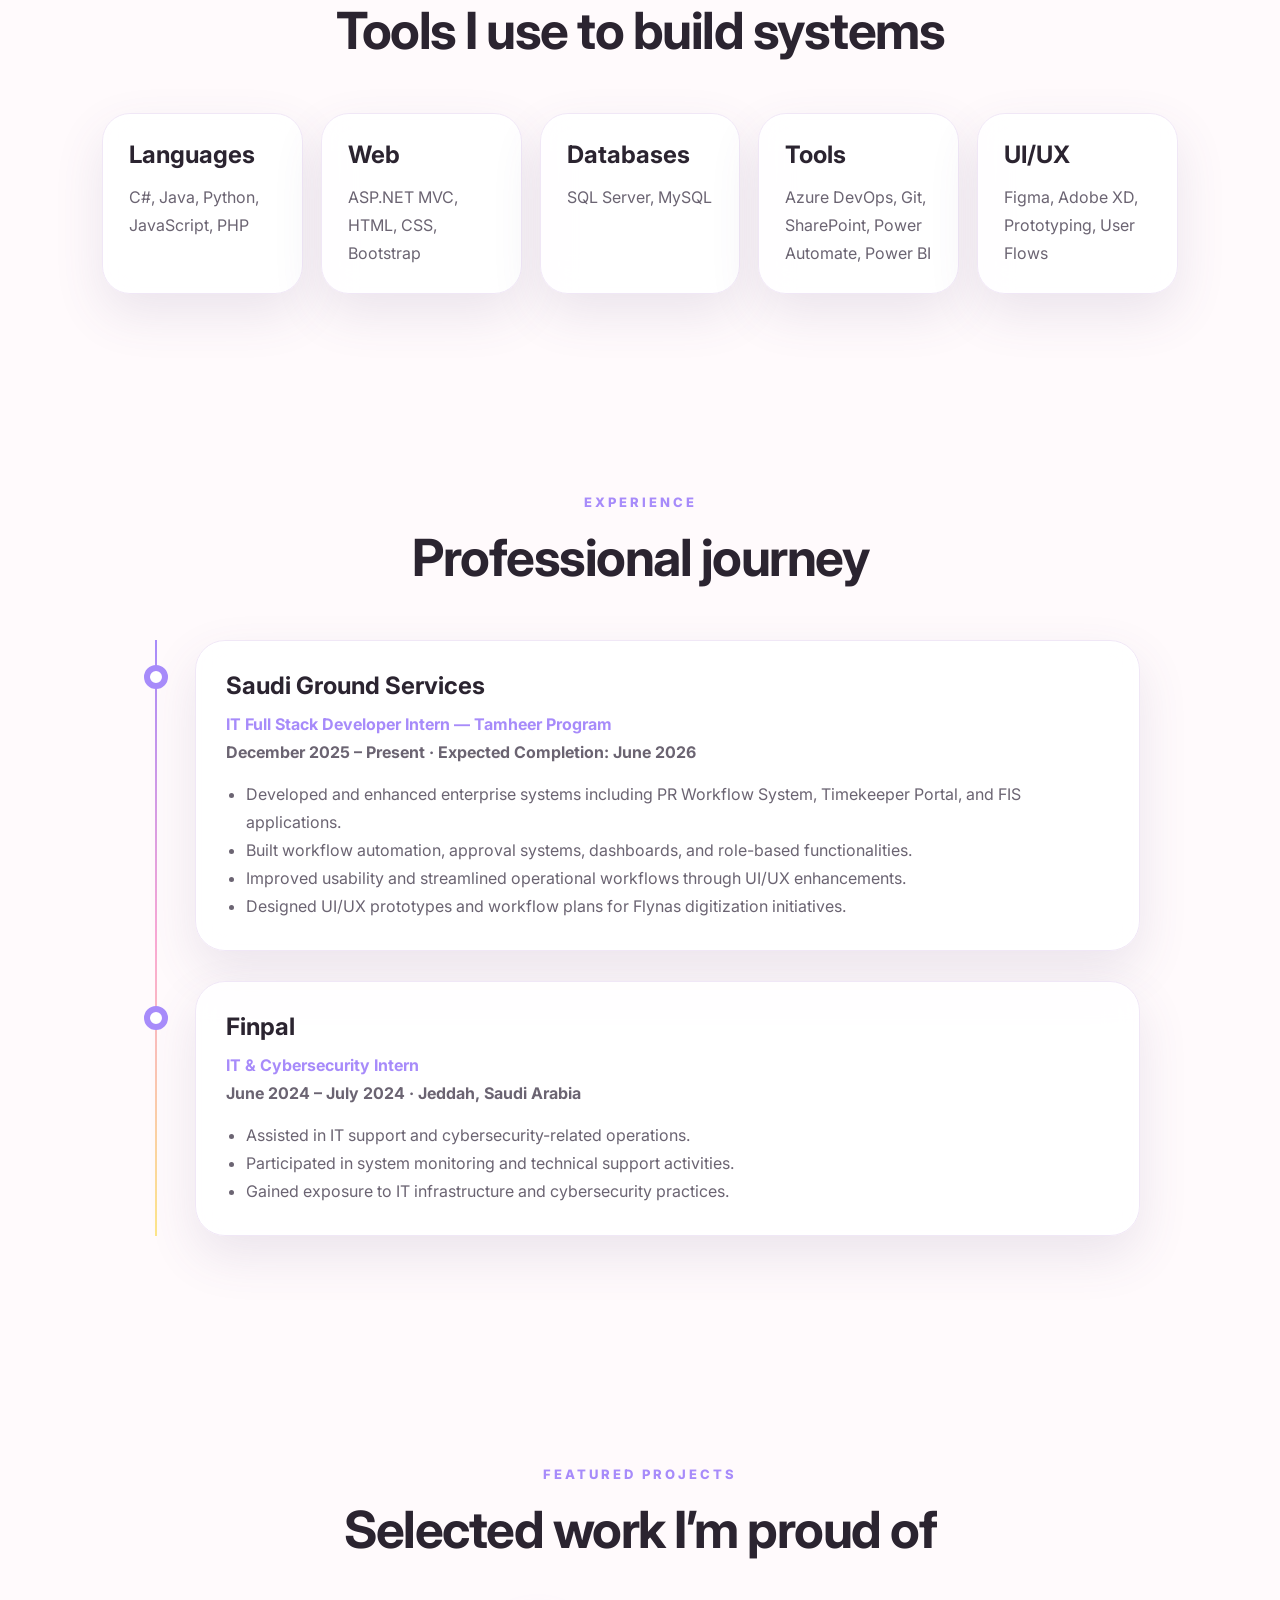
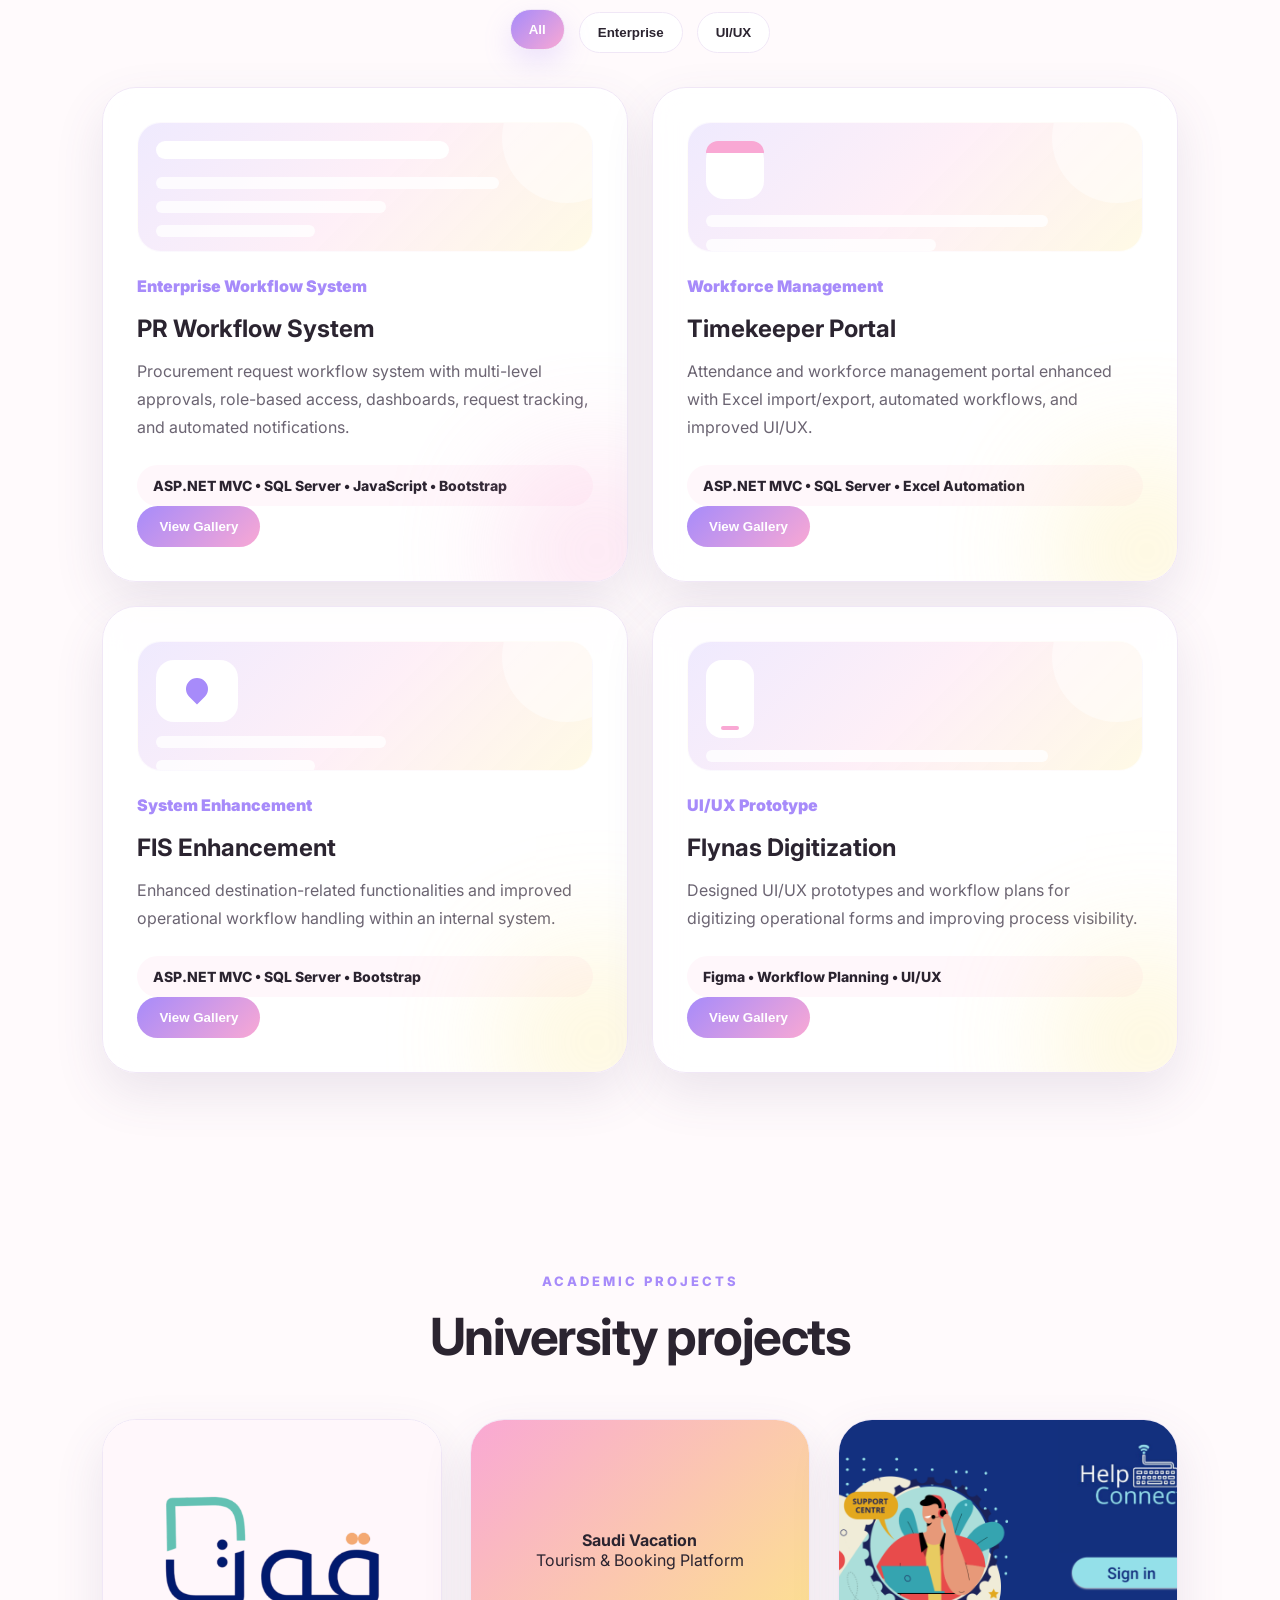
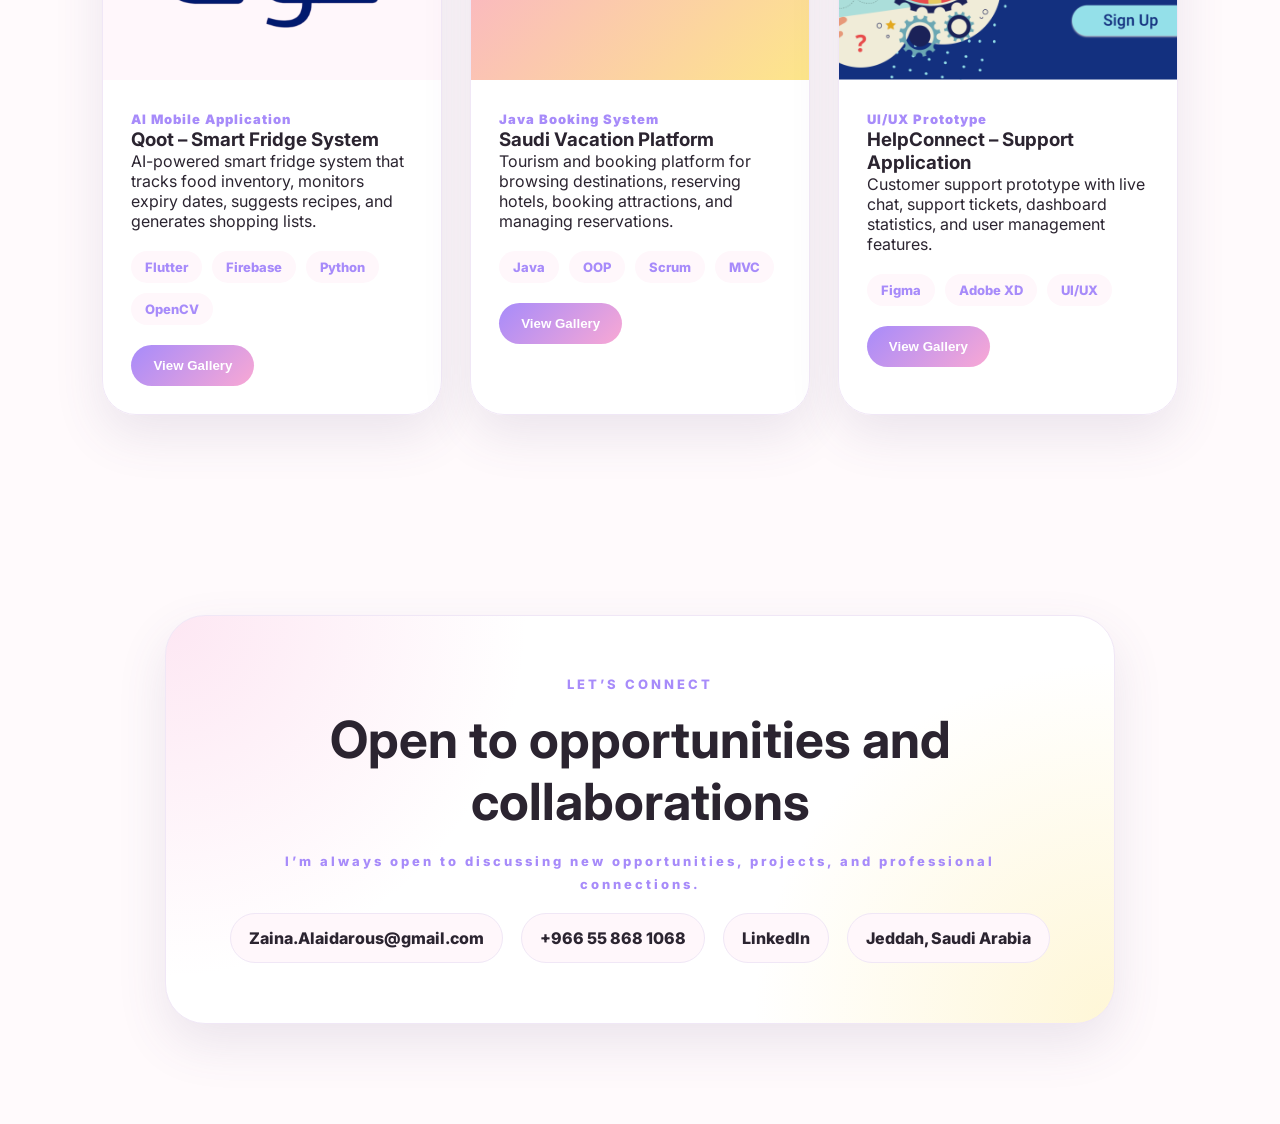
==== commit 39bc4f15: "Change Num1" ====
--- a/index.html
+++ b/index.html
@@ -51,7 +51,9 @@
         <span>Alaidarous</span>
       </h1>
 
-      <h2>Information Technology Graduate <n>Database Systems | Enterprise Systems | UI/UX</n></h2> 
+      <h2>Information Technology Graduate
+
+Database Systems • Enterprise Systems • UI/UX</n></h2> 
 
       <p class="hero-desc">
         Information Technology graduate focused on enterprise systems,
@@ -329,7 +331,7 @@
           Figma • Workflow Planning • UI/UX
         </div>
 
-        <button class="project-btn" data-project="flynas">View Details</button>
+        <button class="gallery-btn" data-gallery="flynas"> View Gallery</button>
       </div>
     </div>
   </section>
@@ -470,9 +472,9 @@
         </div>
 
         <div class="gallery-controls">
-          <button id="prevImage">← Previous</button>
+          <button id="prevImage">← </button>
           <span id="imageCounter">1 / 1</span>
-          <button id="nextImage">Next →</button>
+          <button id="nextImage"> →</button>
         </div>
       </div>
 
--- a/style.css
+++ b/style.css
@@ -1200,19 +1200,19 @@
 }
 
 .close-gallery {
-  position: absolute;
-  top: 18px;
-  right: 22px;
-  width: 42px;
-  height: 42px;
+  position: fixed;
+  top: 28px;
+  right: 40px;
+  width: 56px;
+  height: 56px;
   border: none;
   border-radius: 50%;
   background: white;
   color: var(--dark);
-  font-size: 28px;
+  font-size: 32px;
   cursor: pointer;
   box-shadow: var(--shadow);
-  z-index: 5;
+  z-index: 10001;
 }
 
 .gallery-layout {
@@ -1226,9 +1226,21 @@
   position: sticky;
   top: 20px;
 }
+.gallery-layout {
+  display: grid;
+  grid-template-columns: 1fr;
+  gap: 28px;
+}
+
+.gallery-left {
+  position: static;
+  width: 100%;
+}
 
 .gallery-image-box {
-  height: 520px;
+  width: 100%;
+  height: auto;
+  max-height: 72vh;
   background: white;
   border: 1px solid var(--border);
   border-radius: 28px;
@@ -1240,27 +1252,49 @@
 
 .gallery-image-box img {
   width: 100%;
-  height: 100%;
+  height: auto;
+  max-height: 72vh;
   object-fit: contain;
   display: block;
 }
 
+@media (max-width: 600px) {
+  .gallery-image-box,
+  .gallery-image-box img {
+    max-height: 60vh;
+  }
+
+  .gallery-modal-content {
+    width: 96%;
+    padding: 20px;
+  }
+}
+
 .gallery-controls {
-  margin-top: 18px;
   display: flex;
+  align-items: center;
   justify-content: space-between;
+  gap: 8px;
+  margin-top: 14px;
+}
+
+.gallery-controls button {
+  width: 44px;
+  height: 44px;
+  padding: 0;
+  border-radius: 50%;
+  font-size: 16px;
+  flex-shrink: 0;
+}
+
+.gallery-controls span {
+  min-width: 70px;
+  height: 40px;
+  padding: 0 12px;
+  font-size: 14px;
+  display: flex;
   align-items: center;
-  gap: 12px;
-}
-
-.gallery-controls button {
-  border: none;
-  background: linear-gradient(135deg, var(--purple), var(--pink));
-  color: white;
-  padding: 12px 18px;
-  border-radius: 999px;
-  font-weight: 900;
-  cursor: pointer;
+  justify-content: center;
 }
 
 .gallery-controls span {
@@ -1578,4 +1612,256 @@
   .gallery-modal-content {
     max-height: 92vh;
   }
+}
+
+html,
+body {
+  width: 100%;
+  overflow-x: hidden;
+}
+
+* {
+  max-width: 100%;
+}
+@media (max-width: 768px) {
+
+  .gallery-modal-content {
+    width: 100%;
+    max-width: 100%;
+    margin: 0;
+  }
+
+  .gallery-layout {
+    grid-template-columns: 1fr;
+  }
+
+  .gallery-image-box {
+    width: 100%;
+  }
+
+  .gallery-controls {
+    width: 100%;
+  }
+
+  .gallery-info,
+  .project-details {
+    width: 100%;
+  }
+}
+
+/* ===== MOBILE POLISH FIXES ===== */
+
+@media (max-width: 600px) {
+  html,
+  body {
+    width: 100%;
+    overflow-x: hidden;
+  }
+
+  .section {
+    padding-left: 18px;
+    padding-right: 18px;
+  }
+
+  .contact-card {
+    width: 100%;
+    padding: 34px 18px;
+    border-radius: 28px;
+  }
+
+  .contact-links {
+    width: 100%;
+    gap: 14px;
+  }
+
+  .contact-links a,
+  .contact-links span {
+    width: 100%;
+    max-width: 100%;
+    padding: 16px 14px;
+    font-size: 15px;
+    text-align: center;
+    word-break: break-word;
+  }
+
+  .contact-card h2 {
+    font-size: 30px;
+    line-height: 1.2;
+  }
+
+  .contact-text {
+    font-size: 15px;
+  }
+
+  /* Gallery mobile layout */
+  .gallery-modal {
+    padding: 0;
+    align-items: stretch;
+  }
+
+  .gallery-modal-content {
+    width: 100%;
+    max-width: 100%;
+    min-height: 100vh;
+    max-height: 100vh;
+    border-radius: 0;
+    padding: 72px 18px 28px;
+    overflow-y: auto;
+  }
+
+  .close-gallery {
+    position: fixed;
+    top: 18px;
+    right: 18px;
+    width: 52px;
+    height: 52px;
+    font-size: 30px;
+    z-index: 10001;
+  }
+
+  .gallery-layout {
+    grid-template-columns: 1fr;
+    gap: 22px;
+  }
+
+  .gallery-image-box {
+    width: 100%;
+    height: auto;
+    min-height: 260px;
+    max-height: none;
+    border-radius: 26px;
+    padding: 10px;
+  }
+
+  .gallery-image-box img {
+    width: 100%;
+    height: auto;
+    max-height: 70vh;
+    object-fit: contain;
+  }
+
+  .gallery-controls {
+    display: grid;
+    grid-template-columns: 1fr;
+    gap: 12px;
+    margin-top: 16px;
+  }
+
+  .gallery-controls button,
+  .gallery-controls span {
+    width: 100%;
+    height: 52px;
+    padding: 0;
+    display: flex;
+    align-items: center;
+    justify-content: center;
+    border-radius: 999px;
+    font-size: 18px;
+  }
+
+  .gallery-info h2 {
+    font-size: 26px;
+  }
+
+  .project-details > div {
+    padding: 18px;
+    border-radius: 20px;
+  }
+}
+
+@media (max-width: 600px) {
+  .gallery-controls {
+    display: flex !important;
+    flex-direction: row !important;
+    justify-content: center;
+    align-items: center;
+    gap: 12px;
+    margin-top: 14px;
+  }
+
+  .gallery-controls button {
+    width: 44px !important;
+    height: 44px !important;
+    min-width: 44px !important;
+    padding: 0 !important;
+    border-radius: 50% !important;
+    font-size: 16px !important;
+  }
+
+  .gallery-controls span {
+    width: auto !important;
+    min-width: 72px !important;
+    height: 38px !important;
+    padding: 0 14px !important;
+    font-size: 14px !important;
+    border-radius: 999px !important;
+  }
+}
+
+/* HERO MOBILE ALIGNMENT */
+
+@media (max-width: 600px) {
+
+  .hero {
+    padding-top: 110px;
+    text-align: center;
+  }
+
+  .hero-text {
+    width: 100%;
+    text-align: center;
+    display: flex;
+    flex-direction: column;
+    align-items: center;
+  }
+
+  .hero h1 {
+    font-size: 34px;
+    line-height: 1.08;
+    letter-spacing: -1px;
+    text-align: center;
+    margin-left: auto;
+    margin-right: auto;
+  }
+
+  .hero h2 {
+    font-size: 18px;
+    line-height: 1.4;
+    text-align: center;
+    max-width: 100%;
+    margin-left: auto;
+    margin-right: auto;
+  }
+
+  .hero-desc {
+    max-width: 100%;
+    text-align: center;
+    margin-left: auto;
+    margin-right: auto;
+    font-size: 15px;
+    line-height: 1.8;
+  }
+
+  .hero-buttons {
+    width: 100%;
+    align-items: center;
+    justify-content: center;
+  }
+
+  .hero-buttons .btn {
+    width: 100%;
+    max-width: 320px;
+  }
+}
+
+@media (max-width: 600px) {
+  .hero-visual {
+    display: none;
+  }
+
+  .hero {
+    min-height: auto;
+    padding-top: 125px;
+    padding-bottom: 70px;
+  }
 }
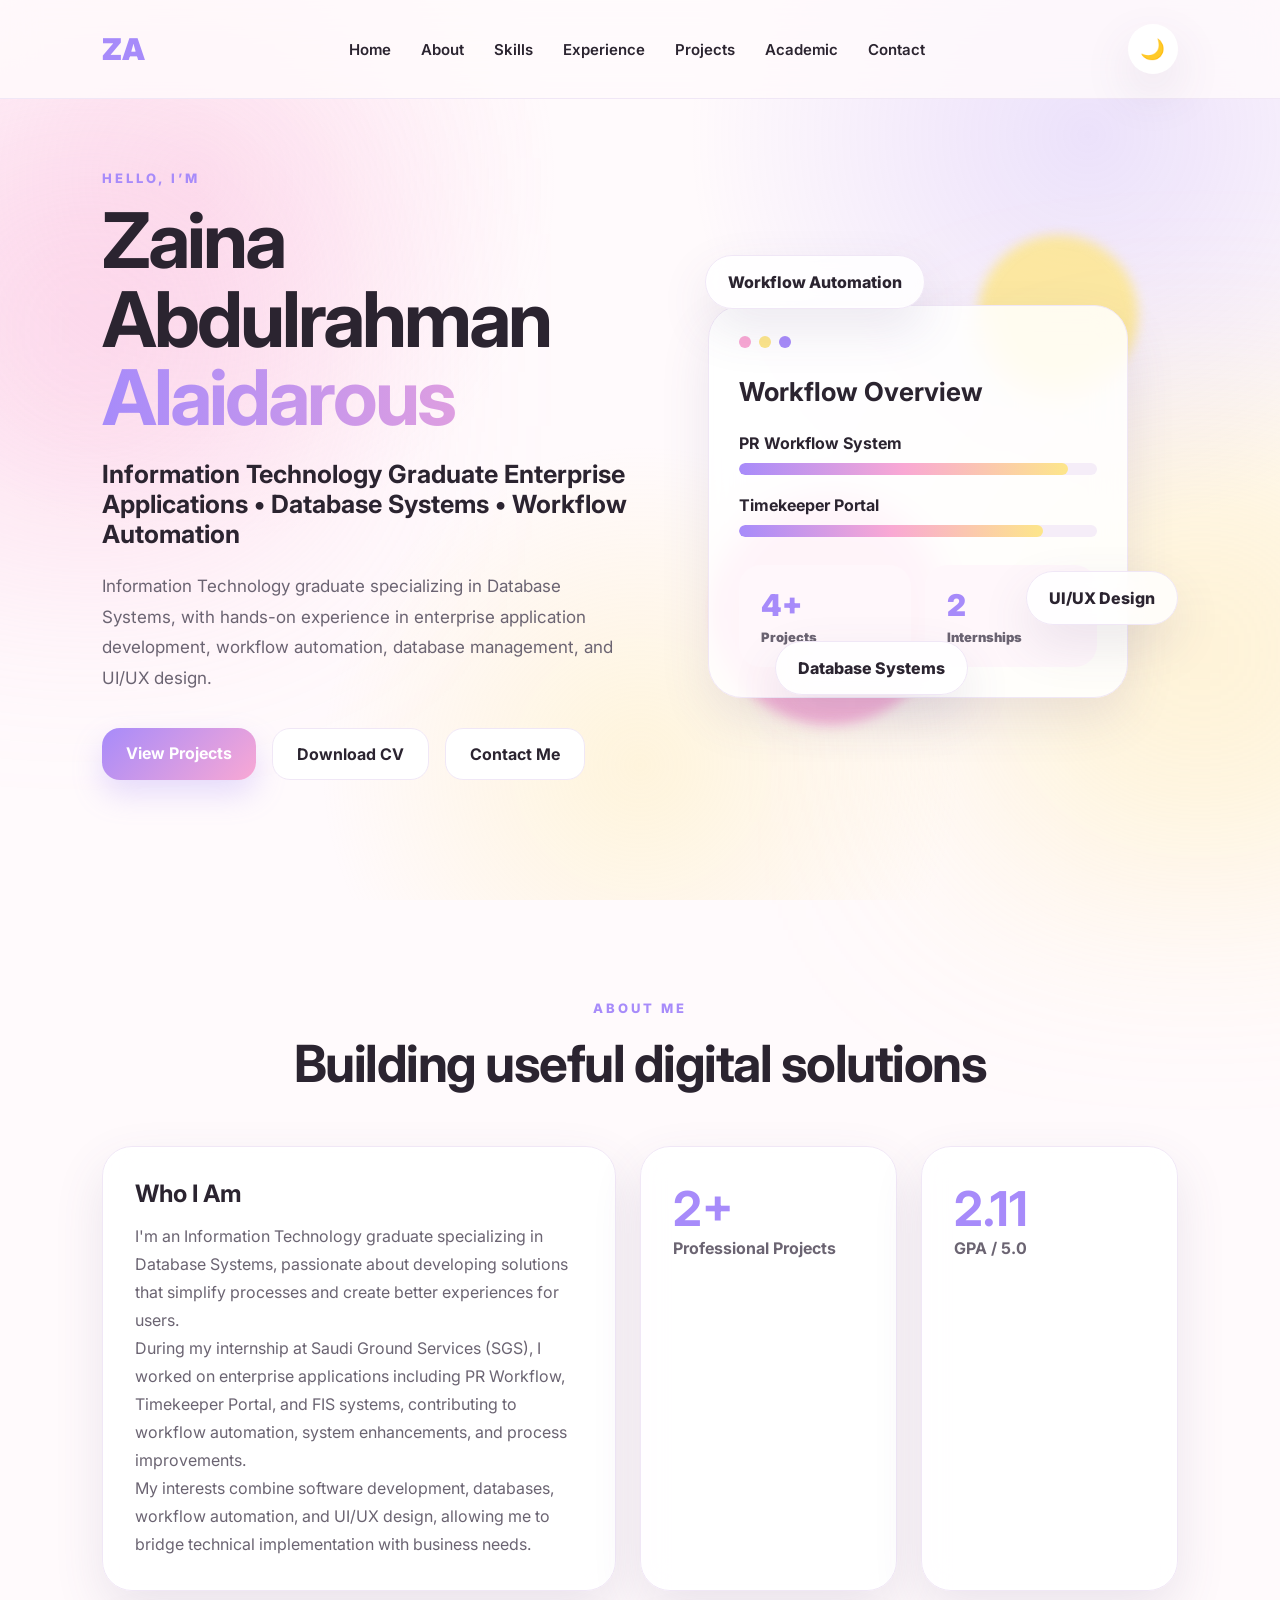
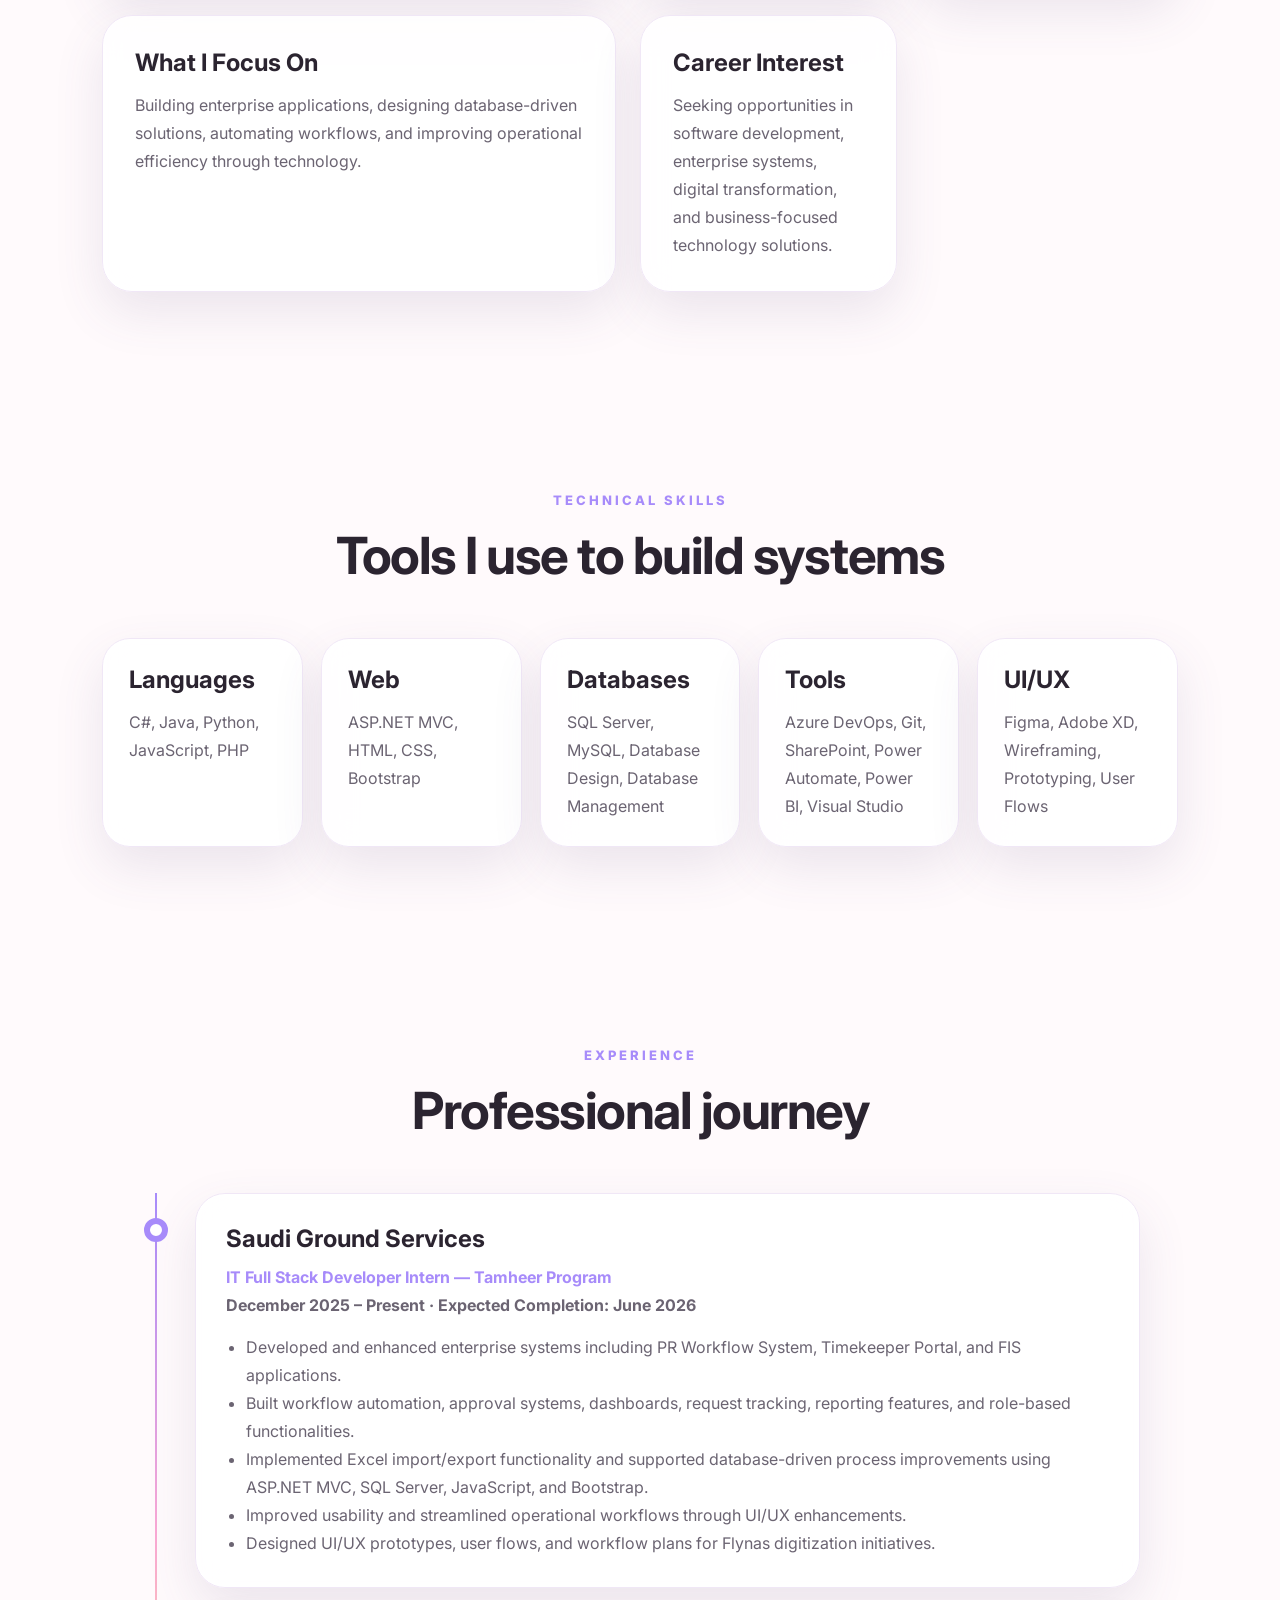
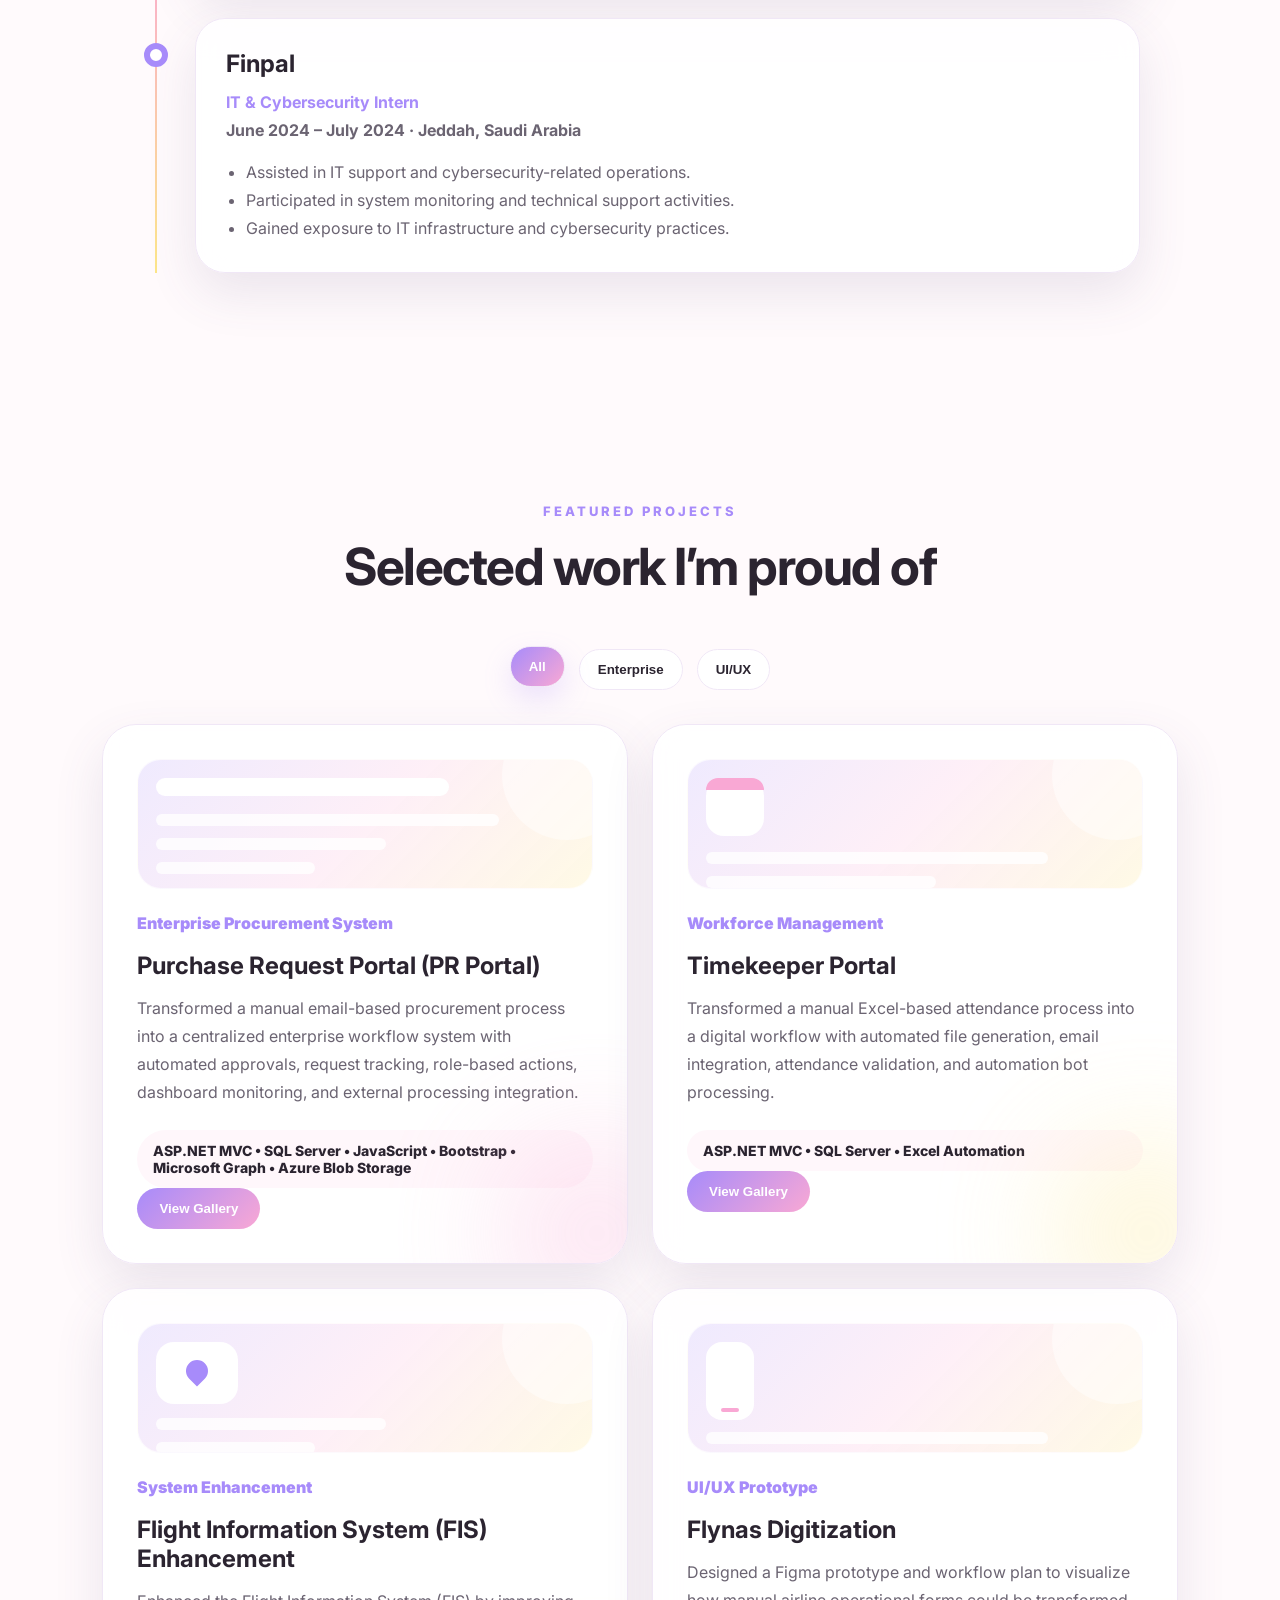
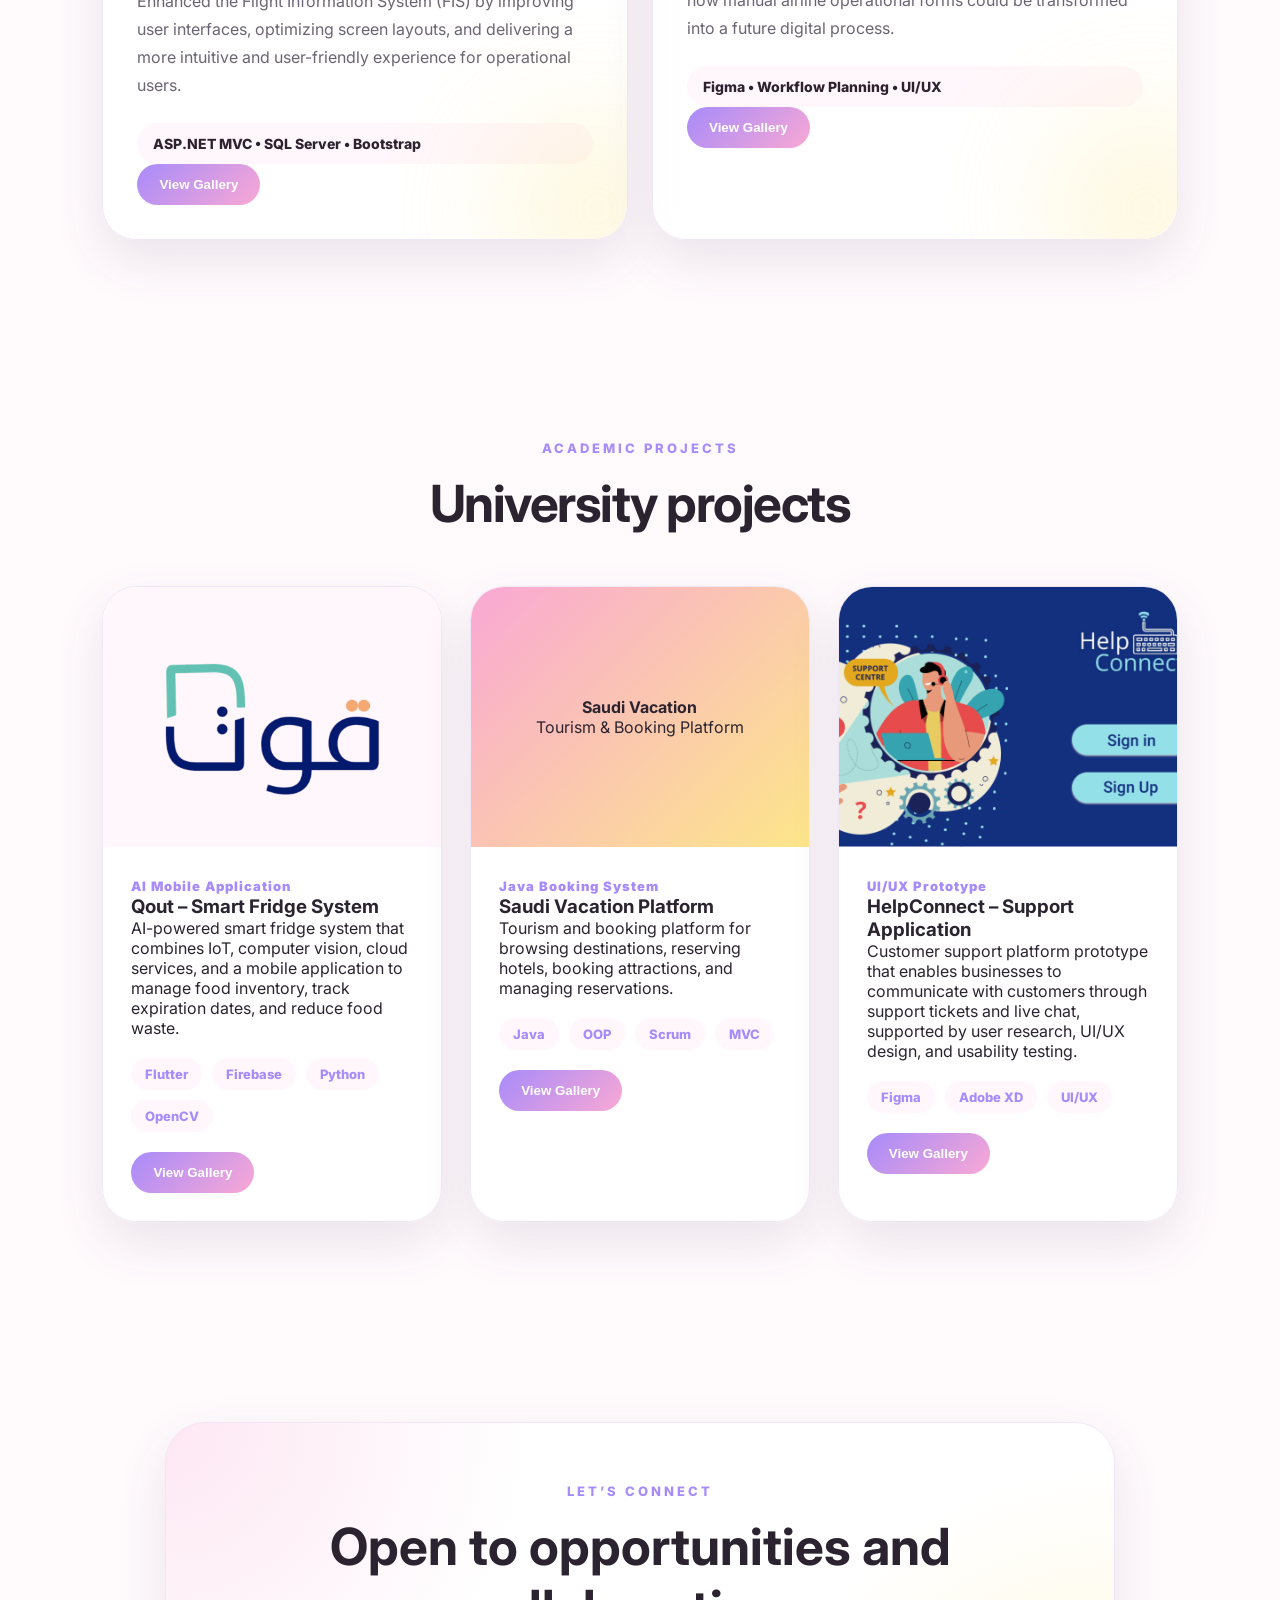
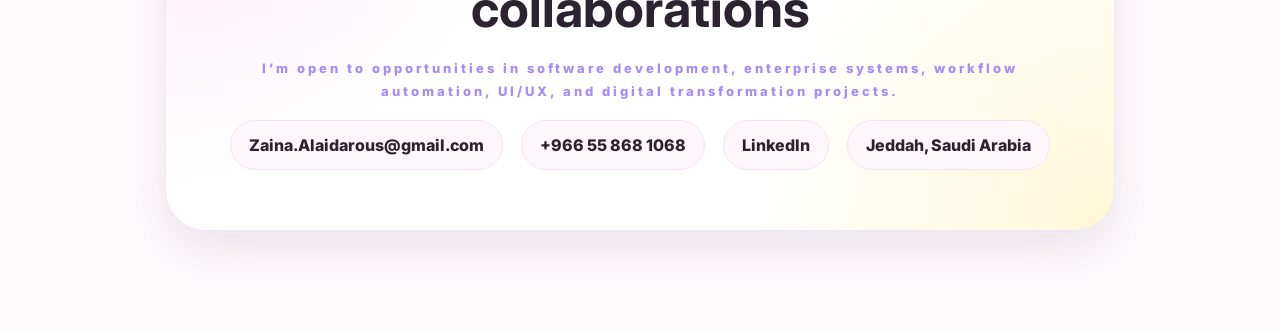
==== commit bfb8cbc8: "change2" ====
--- a/index.html
+++ b/index.html
@@ -28,8 +28,7 @@
     </nav>
 
     <div class="nav-actions">
-
-</a>      <button id="themeToggle" class="theme-toggle">🌙</button>
+      <button id="themeToggle" class="theme-toggle">🌙</button>
     </div>
   </header>
   <div class="mobile-menu" id="mobileMenu">
@@ -51,13 +50,15 @@
         <span>Alaidarous</span>
       </h1>
 
-      <h2>Information Technology Graduate
-
-Database Systems • Enterprise Systems • UI/UX</n></h2> 
+      <h2>
+Information Technology Graduate
+
+Enterprise Applications • Database Systems • Workflow Automation
+</h2>
 
       <p class="hero-desc">
-        Information Technology graduate focused on enterprise systems,
-        workflow automation, digital transformation, and user-centered digital experiences.
+        Information Technology graduate specializing in Database Systems, with hands-on experience in
+        enterprise application development, workflow automation, database management, and UI/UX design.
       </p>
 
       <div class="hero-buttons">
@@ -117,13 +118,24 @@
 
     <div class="about-grid">
       <div class="about-card big">
-        <h3>Who I Am</h3>
-
-        <p>
-          I am an Information Technology graduate specializing in Database Systems
-          with hands-on experience in enterprise application development,
-          workflow automation, UI/UX design, and digital transformation projects.
-        </p>
+       <h3>Who I Am</h3>
+
+<p>
+  I'm an Information Technology graduate specializing in Database Systems,
+  passionate about developing solutions that simplify processes and create
+  better experiences for users.
+</p>
+
+<p>
+  During my internship at Saudi Ground Services (SGS), I worked on enterprise
+  applications including PR Workflow, Timekeeper Portal, and FIS systems,
+  contributing to workflow automation, system enhancements, and process improvements.
+</p>
+
+<p>
+  My interests combine software development, databases, workflow automation,
+  and UI/UX design, allowing me to bridge technical implementation with business needs.
+</p>
       </div>
 
       <div class="stat-card">
@@ -133,6 +145,24 @@
 
       <div class="stat-card">
 <h3 class="counter" data-target="4.69" data-decimal="true">0</h3>        <p>GPA / 5.0</p>
+      </div>
+
+      <div class="about-card">
+        <h3>What I Focus On</h3>
+       <p>
+  Building enterprise applications, designing database-driven solutions,
+  automating workflows, and improving operational efficiency through technology.
+</p>
+      </div>
+
+  
+
+      <div class="about-card">
+        <h3>Career Interest</h3>
+        <p>
+  Seeking opportunities in software development, enterprise systems,
+  digital transformation, and business-focused technology solutions.
+</p>
       </div>
     </div>
   </section>
@@ -156,17 +186,17 @@
 
       <div class="skill-card">
         <h3>Databases</h3>
-        <p>SQL Server, MySQL</p>
+        <p>SQL Server, MySQL, Database Design, Database Management</p>
       </div>
 
       <div class="skill-card">
         <h3>Tools</h3>
-        <p>Azure DevOps, Git, SharePoint, Power Automate, Power BI</p>
+        <p>Azure DevOps, Git, SharePoint, Power Automate, Power BI, Visual Studio</p>
       </div>
 
       <div class="skill-card">
         <h3>UI/UX</h3>
-        <p>Figma, Adobe XD, Prototyping, User Flows</p>
+        <p>Figma, Adobe XD, Wireframing, Prototyping, User Flows</p>
       </div>
     </div>
   </section>
@@ -195,13 +225,18 @@
               Timekeeper Portal, and FIS applications.
             </li>
             <li>
-              Built workflow automation, approval systems, dashboards, and role-based functionalities.
+              Built workflow automation, approval systems, dashboards, request tracking,
+              reporting features, and role-based functionalities.
+            </li>
+            <li>
+              Implemented Excel import/export functionality and supported database-driven
+              process improvements using ASP.NET MVC, SQL Server, JavaScript, and Bootstrap.
             </li>
             <li>
               Improved usability and streamlined operational workflows through UI/UX enhancements.
             </li>
             <li>
-              Designed UI/UX prototypes and workflow plans for Flynas digitization initiatives.
+              Designed UI/UX prototypes, user flows, and workflow plans for Flynas digitization initiatives.
             </li>
           </ul>
         </div>
@@ -242,28 +277,28 @@
 
     <div class="projects-grid">
       <div class="project-card featured" data-category="enterprise">
-        <div class="project-preview pr-preview">
-          <div class="preview-top"></div>
-          <div class="preview-row long"></div>
-          <div class="preview-row"></div>
-          <div class="preview-row short"></div>
-        </div>
-
-        <span>Enterprise Workflow System</span>
-
-        <h3>PR Workflow System</h3>
-
-        <p>
-          Procurement request workflow system with multi-level approvals,
-          role-based access, dashboards, request tracking, and automated notifications.
-        </p>
-
-        <div class="tech">
-          ASP.NET MVC • SQL Server • JavaScript • Bootstrap
-        </div>
-
-<button class="gallery-btn" data-gallery="pr">View Gallery</button>
-      </div> 
+  <div class="project-preview pr-preview">
+    <div class="preview-top"></div>
+    <div class="preview-row long"></div>
+    <div class="preview-row"></div>
+    <div class="preview-row short"></div>
+  </div>
+
+  <span>Enterprise Procurement System</span>
+
+  <h3>Purchase Request Portal (PR Portal)</h3>
+
+<p>
+  Transformed a manual email-based procurement process into a centralized
+  enterprise workflow system with automated approvals, request tracking,
+  role-based actions, dashboard monitoring, and external processing integration.
+</p>
+  <div class="tech">
+    ASP.NET MVC • SQL Server • JavaScript • Bootstrap • Microsoft Graph • Azure Blob Storage
+  </div>
+
+  <button class="gallery-btn" data-gallery="pr">View Gallery</button>
+</div> 
 
       <div class="project-card" data-category="enterprise">
         <div class="project-preview time-preview">
@@ -277,9 +312,10 @@
         <h3>Timekeeper Portal</h3>
 
         <p>
-          Attendance and workforce management portal enhanced with Excel import/export,
-          automated workflows, and improved UI/UX.
-        </p>
+Transformed a manual Excel-based attendance process into a digital workflow
+with automated file generation, email integration, attendance validation,
+and automation bot processing.
+</p>
 
         <div class="tech">
           ASP.NET MVC • SQL Server • Excel Automation
@@ -297,12 +333,13 @@
 
         <span>System Enhancement</span>
 
-        <h3>FIS Enhancement</h3>
-
-        <p>
-          Enhanced destination-related functionalities and improved operational
-          workflow handling within an internal system.
-        </p>
+        <h3>Flight Information System (FIS) Enhancement</h3>
+
+       <p>
+Enhanced the Flight Information System (FIS) by improving user interfaces,
+optimizing screen layouts, and delivering a more intuitive and user-friendly
+experience for operational users.
+</p>
 
         <div class="tech">
           ASP.NET MVC • SQL Server • Bootstrap
@@ -323,10 +360,9 @@
         <h3>Flynas Digitization</h3>
 
         <p>
-          Designed UI/UX prototypes and workflow plans for digitizing operational
-          forms and improving process visibility.
-        </p>
-
+  Designed a Figma prototype and workflow plan to visualize how manual
+  airline operational forms could be transformed into a future digital process.
+</p>
         <div class="tech">
           Figma • Workflow Planning • UI/UX
         </div>
@@ -346,14 +382,17 @@
 
     <div class="academic-project-card">
       <div class="academic-project-image">
-        <img src="images/app.png" alt="Qoot Smart Fridge System">
+        <img src="images/app.png" alt="Qout Smart Fridge System">
       </div>
 
       <div class="academic-project-content">
         <span class="project-type">AI Mobile Application</span>
-        <h3>Qoot – Smart Fridge System</h3>
-        <p>AI-powered smart fridge system that tracks food inventory, monitors expiry dates, suggests recipes, and generates shopping lists.</p>
-
+        <h3>Qout – Smart Fridge System</h3>
+<p>
+  AI-powered smart fridge system that combines IoT, computer vision,
+  cloud services, and a mobile application to manage food inventory,
+  track expiration dates, and reduce food waste.
+</p>
         <div class="project-tags">
           <span>Flutter</span>
           <span>Firebase</span>
@@ -361,7 +400,7 @@
           <span>OpenCV</span>
         </div>
 
-        <button class="gallery-btn" data-gallery="qoot">View Gallery</button>
+        <button class="gallery-btn" data-gallery="qout">View Gallery</button>
       </div>
     </div>
 
@@ -397,8 +436,11 @@
       <div class="academic-project-content">
         <span class="project-type">UI/UX Prototype</span>
         <h3>HelpConnect – Support Application</h3>
-        <p>Customer support prototype with live chat, support tickets, dashboard statistics, and user management features.</p>
-
+<p>
+  Customer support platform prototype that enables businesses
+  to communicate with customers through support tickets and live chat,
+  supported by user research, UI/UX design, and usability testing.
+</p>
         <div class="project-tags">
           <span>Figma</span>
           <span>Adobe XD</span>
@@ -419,8 +461,8 @@
       <h2>Open to opportunities and collaborations</h2>
 
       <p class="contact-text">
-        I’m always open to discussing new opportunities, projects,
-        and professional connections.
+        I’m open to opportunities in software development, enterprise systems,
+        workflow automation, UI/UX, and digital transformation projects.
       </p>
 
      <div class="contact-links">
@@ -492,14 +534,19 @@
           </div>
 
           <div>
-            <h4>Key Features</h4>
-            <ul id="galleryFeatures"></ul>
-          </div>
-
-          <div>
-            <h4>Technologies</h4>
-            <div class="gallery-tags" id="galleryTech"></div>
-          </div>
+  <h4>Key Features</h4>
+  <ul id="galleryFeatures"></ul>
+</div>
+
+<div>
+  <h4>Key Impact</h4>
+  <ul id="galleryImpact"></ul>
+</div>
+
+<div>
+  <h4>Technologies</h4>
+  <div class="gallery-tags" id="galleryTech"></div>
+</div>
         </div>
       </div>
 
--- a/style.css
+++ b/style.css
@@ -1852,6 +1852,7 @@
     width: 100%;
     max-width: 320px;
   }
+  
 }
 
 @media (max-width: 600px) {
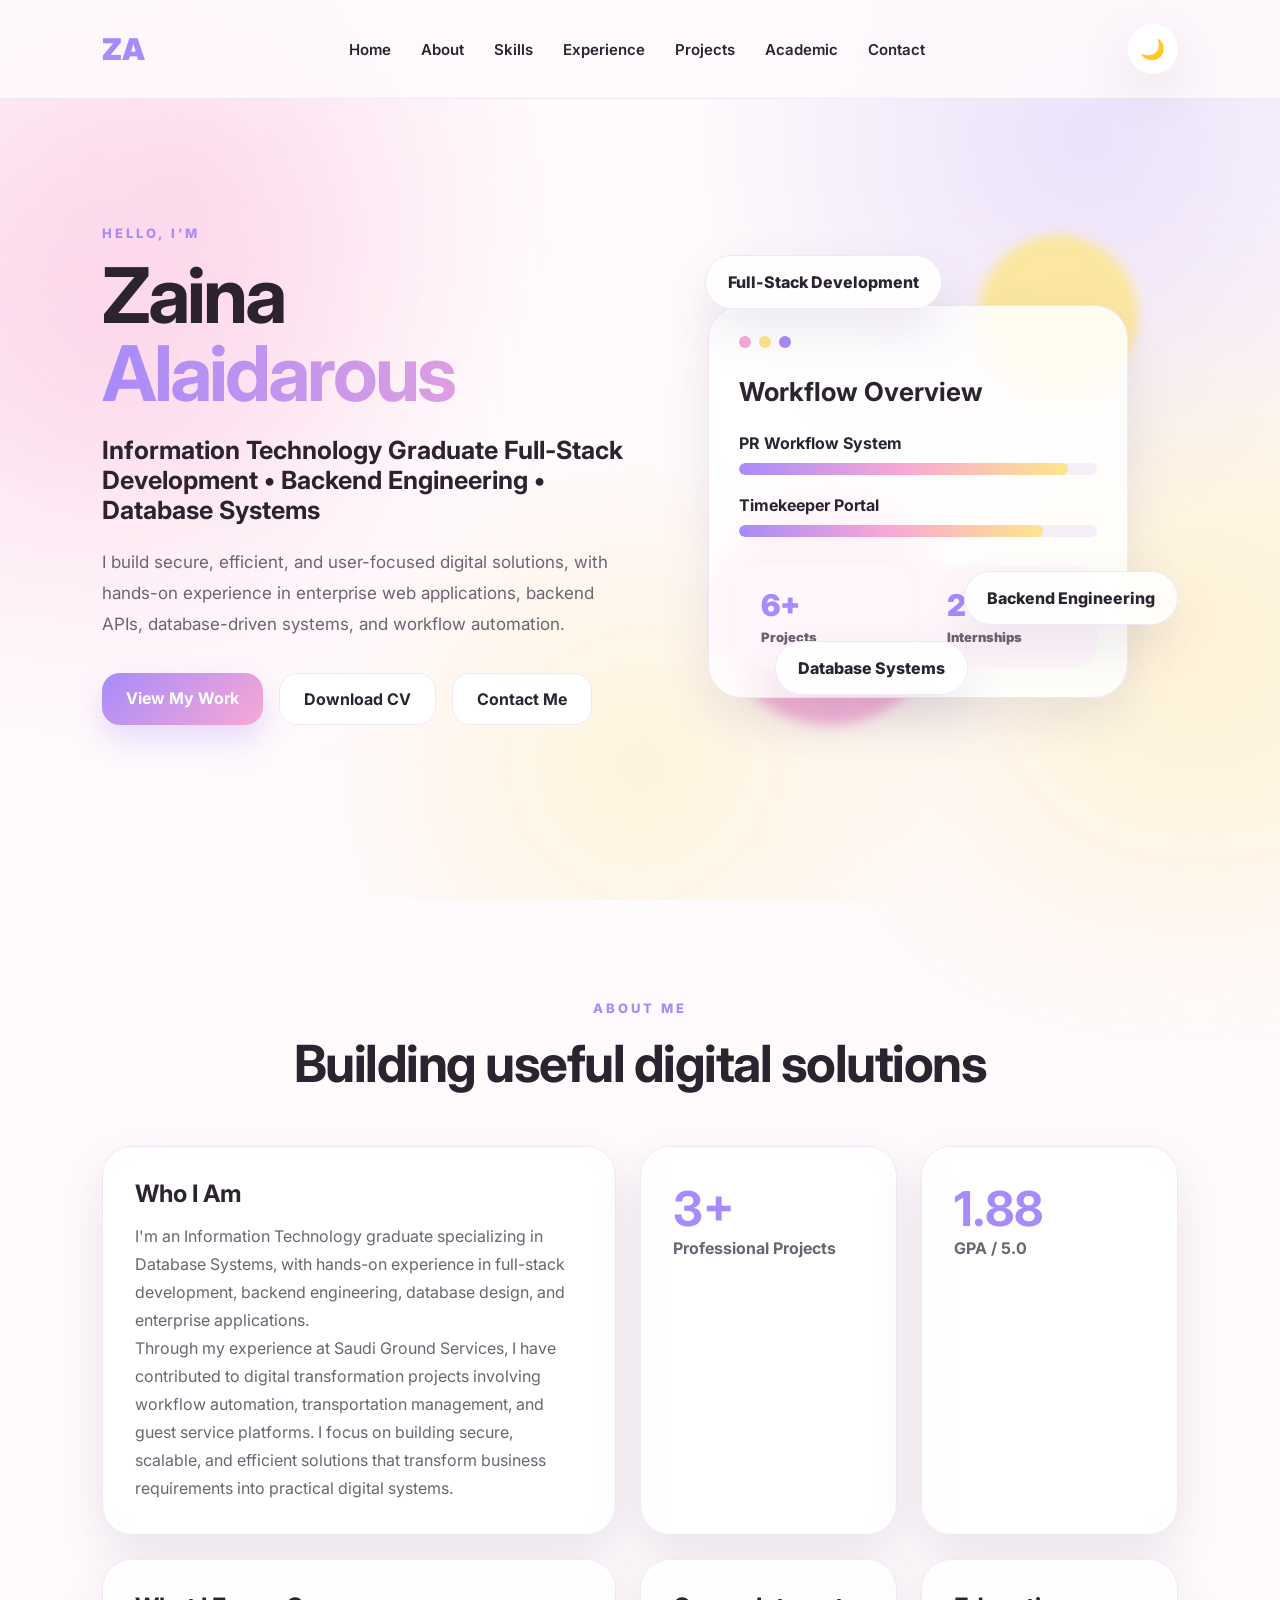
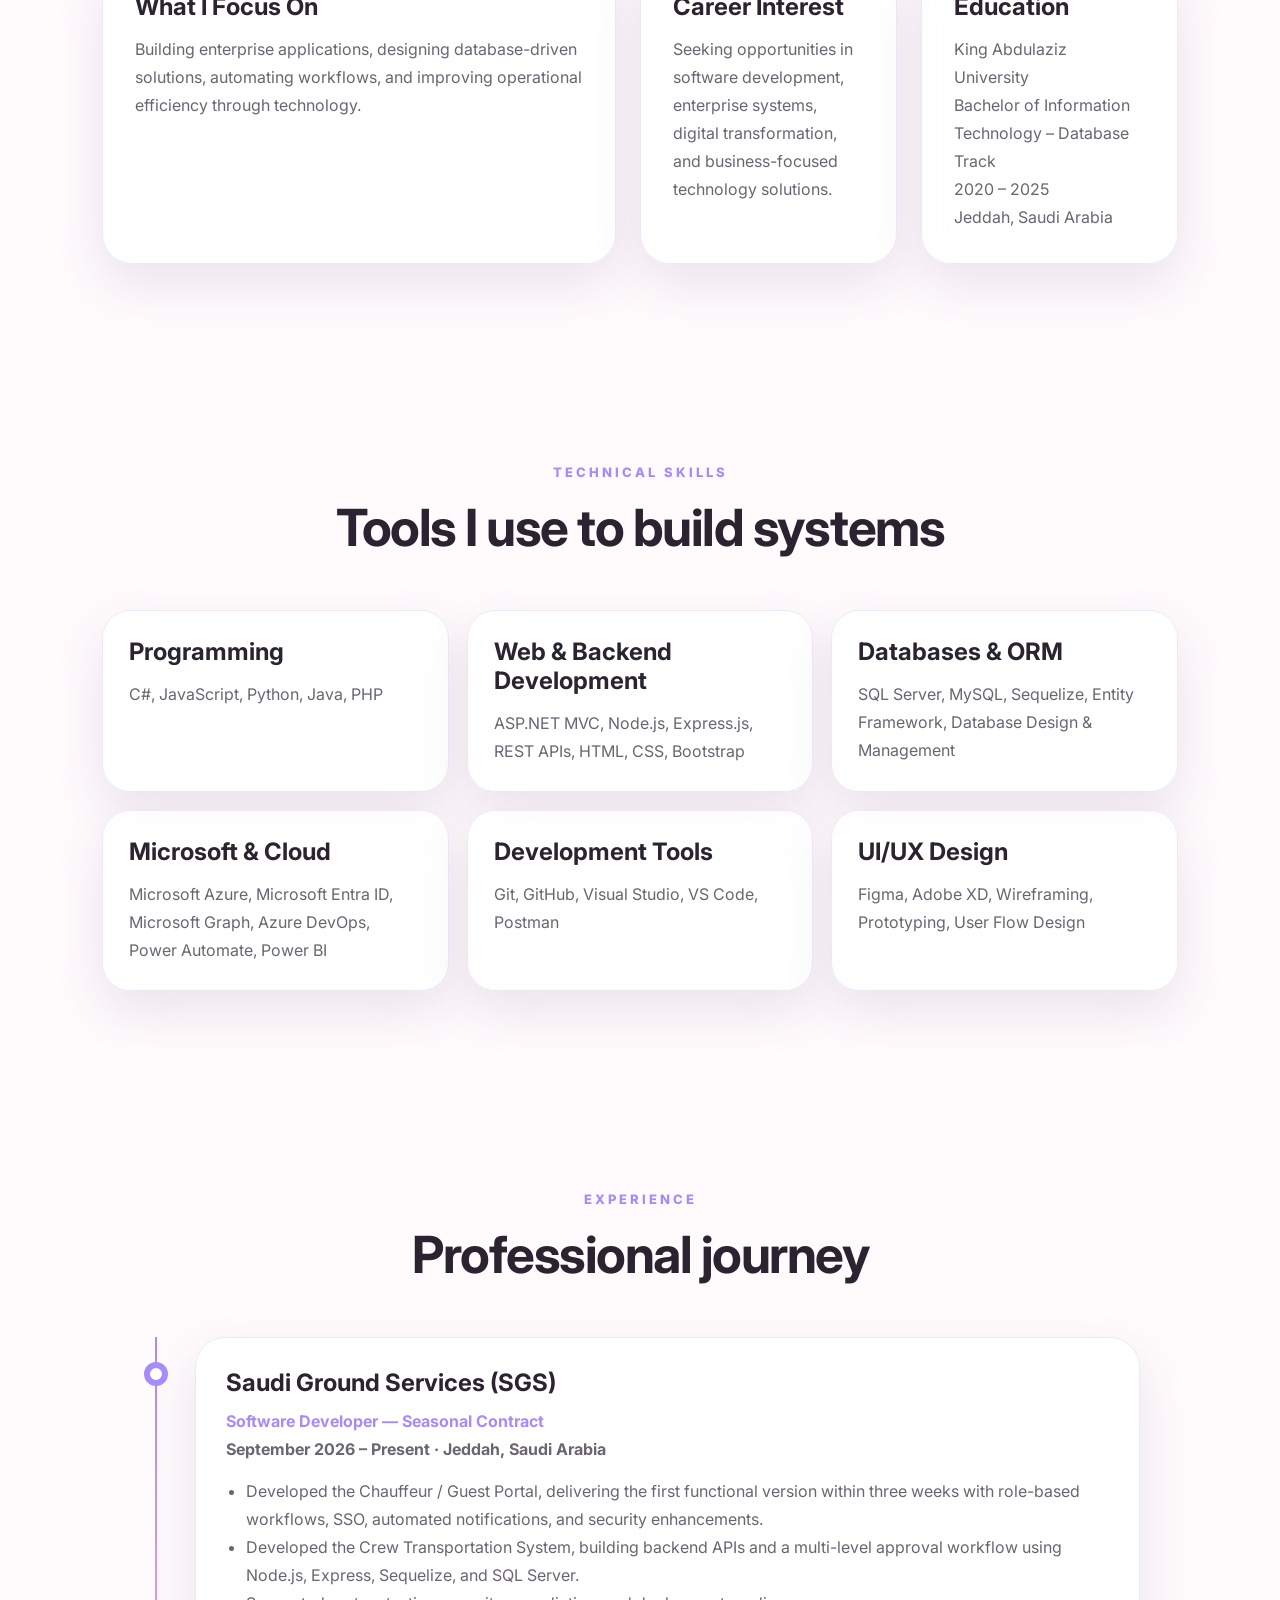
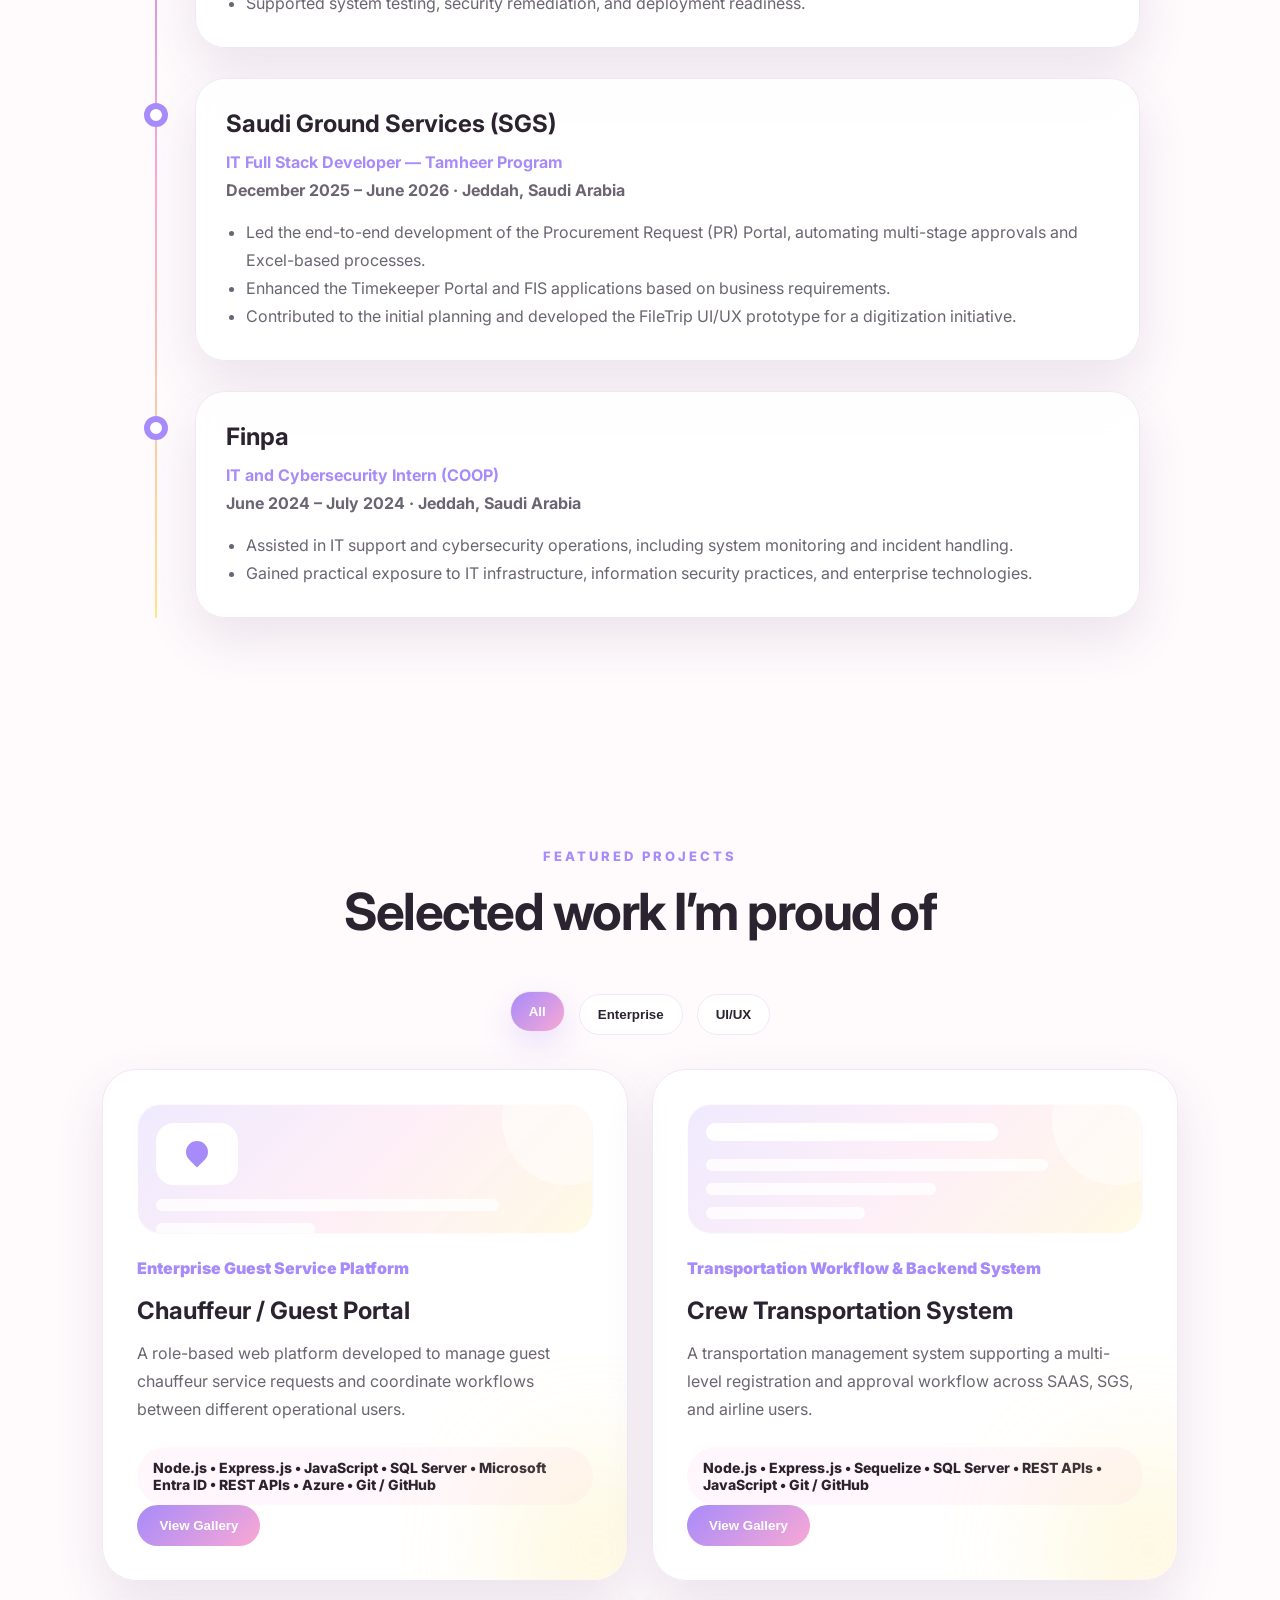
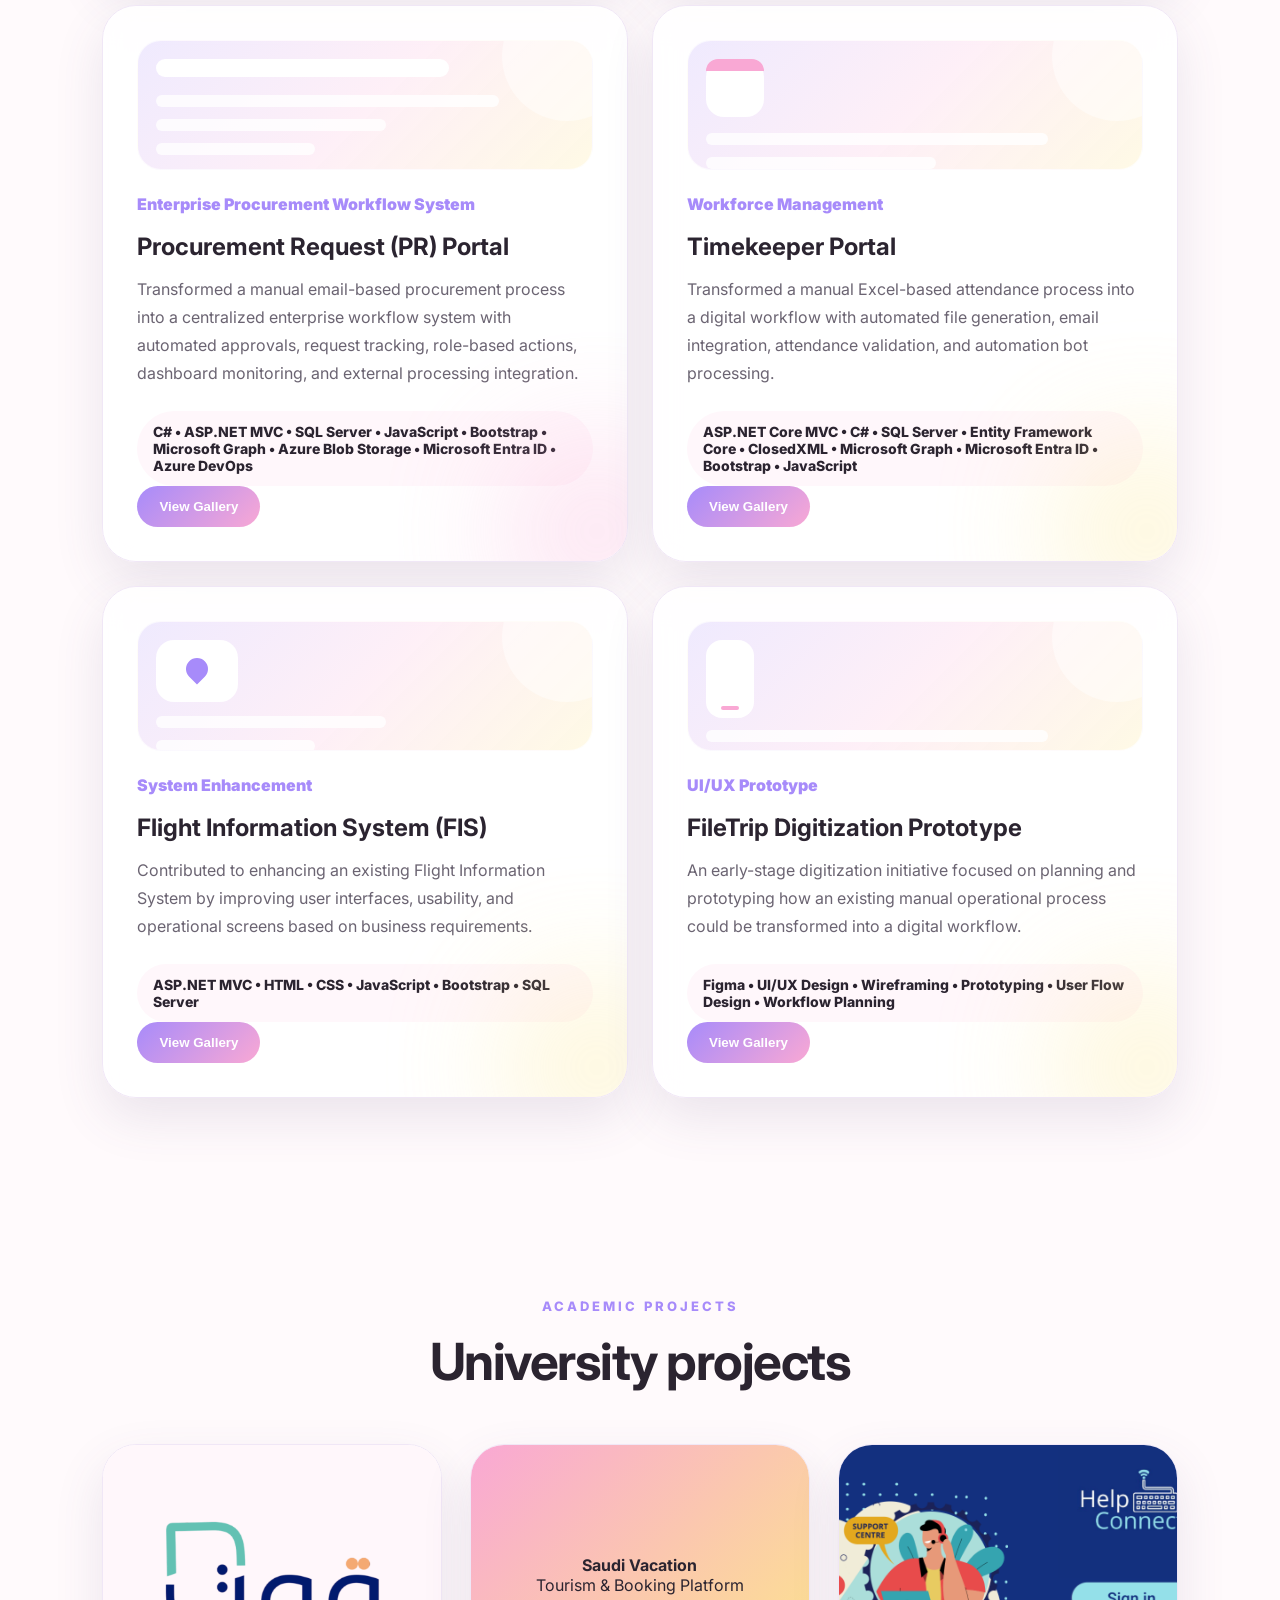
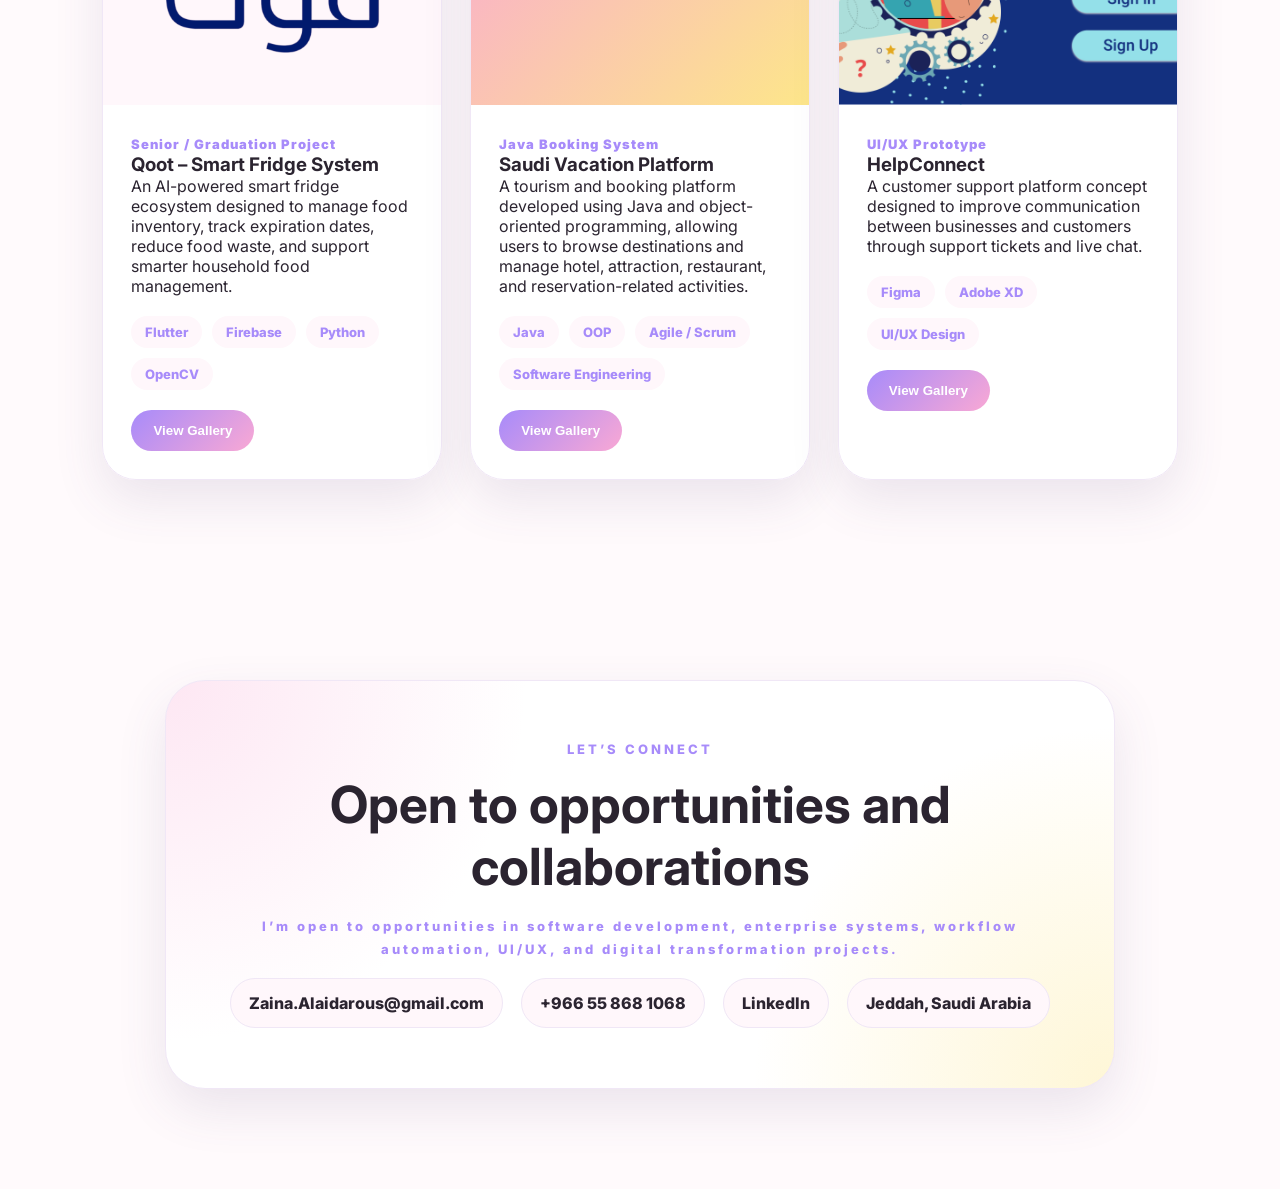
==== commit 13c2405b: "update" ====
--- a/index.html
+++ b/index.html
@@ -13,549 +13,26 @@
 
 <body>
 
-  <header class="navbar">
-    <button class="menu-toggle" id="menuToggle">☰</button>
-    <a href="#home" class="logo">ZA</a>
+  <div data-include="sections/navbar.html"></div>
 
-    <nav>
-      <a href="#home">Home</a>
-      <a href="#about">About</a>
-      <a href="#skills">Skills</a>
-      <a href="#experience">Experience</a>
-      <a href="#projects">Projects</a>
-      <a href="#academic">Academic</a>
-      <a href="#contact">Contact</a>
-    </nav>
+  <div data-include="sections/home.html"></div>
 
-    <div class="nav-actions">
-      <button id="themeToggle" class="theme-toggle">🌙</button>
-    </div>
-  </header>
-  <div class="mobile-menu" id="mobileMenu">
-  <a href="#home">Home</a>
-  <a href="#about">About</a>
-  <a href="#skills">Skills</a>
-  <a href="#experience">Experience</a>
-  <a href="#projects">Projects</a>
-  <a href="#academic">Academic</a>
-  <a href="#contact">Contact</a>
-</div>
+  <div data-include="sections/about.html"></div>
 
-  <section id="home" class="hero section">
-    <div class="hero-text">
-      <p class="tag">HELLO, I’M</p>
+  <div data-include="sections/skills.html"></div>
 
-      <h1>
-        Zaina Abdulrahman
-        <span>Alaidarous</span>
-      </h1>
+  <div data-include="sections/experience.html"></div>
 
-      <h2>
-Information Technology Graduate
+  <div data-include="sections/projects.html"></div>
 
-Enterprise Applications • Database Systems • Workflow Automation
-</h2>
+  <div data-include="sections/academic.html"></div>
 
-      <p class="hero-desc">
-        Information Technology graduate specializing in Database Systems, with hands-on experience in
-        enterprise application development, workflow automation, database management, and UI/UX design.
-      </p>
+  <div data-include="sections/contact.html"></div>
 
-      <div class="hero-buttons">
-        <a href="#projects" class="btn primary">View Projects</a>
-          <a href="files/Zaina-CV.pdf" class="btn secondary" download>Download CV</a>
-        <a href="#contact" class="btn secondary">Contact Me</a>
-      </div>
-    </div>
+  <div data-include="sections/modals.html"></div>
 
-    <div class="hero-visual">
-      <div class="blob blob-1"></div>
-      <div class="blob blob-2"></div>
-
-      <div class="dashboard-card main-card">
-        <div class="card-header">
-          <span></span>
-          <span></span>
-          <span></span>
-        </div>
-
-        <h3>Workflow Overview</h3>
-
-        <div class="progress-box">
-          <p>PR Workflow System</p>
-          <div><span style="width:92%"></span></div>
-        </div>
-
-        <div class="progress-box">
-          <p>Timekeeper Portal</p>
-          <div><span style="width:85%"></span></div>
-        </div>
-
-        <div class="mini-grid">
-          <div>
-            4+
-            <small>Projects</small>
-          </div>
-
-          <div>
-            2
-            <small>Internships</small>
-          </div>
-        </div>
-      </div>
-
-      <div class="floating-card card-one">Workflow Automation</div>
-      <div class="floating-card card-two">UI/UX Design</div>
-      <div class="floating-card card-three">Database Systems</div>
-    </div>
-  </section>
-
-  <section id="about" class="section about">
-    <div class="section-title">
-      <p>ABOUT ME</p>
-      <h2>Building useful digital solutions</h2>
-    </div>
-
-    <div class="about-grid">
-      <div class="about-card big">
-       <h3>Who I Am</h3>
-
-<p>
-  I'm an Information Technology graduate specializing in Database Systems,
-  passionate about developing solutions that simplify processes and create
-  better experiences for users.
-</p>
-
-<p>
-  During my internship at Saudi Ground Services (SGS), I worked on enterprise
-  applications including PR Workflow, Timekeeper Portal, and FIS systems,
-  contributing to workflow automation, system enhancements, and process improvements.
-</p>
-
-<p>
-  My interests combine software development, databases, workflow automation,
-  and UI/UX design, allowing me to bridge technical implementation with business needs.
-</p>
-      </div>
-
-      <div class="stat-card">
-<h3 class="counter" data-target="4" data-suffix="+">0</h3>
-        <p>Professional Projects</p>
-      </div>
-
-      <div class="stat-card">
-<h3 class="counter" data-target="4.69" data-decimal="true">0</h3>        <p>GPA / 5.0</p>
-      </div>
-
-      <div class="about-card">
-        <h3>What I Focus On</h3>
-       <p>
-  Building enterprise applications, designing database-driven solutions,
-  automating workflows, and improving operational efficiency through technology.
-</p>
-      </div>
-
-  
-
-      <div class="about-card">
-        <h3>Career Interest</h3>
-        <p>
-  Seeking opportunities in software development, enterprise systems,
-  digital transformation, and business-focused technology solutions.
-</p>
-      </div>
-    </div>
-  </section>
-
-  <section id="skills" class="section skills">
-    <div class="section-title">
-      <p>TECHNICAL SKILLS</p>
-      <h2>Tools I use to build systems</h2>
-    </div>
-
-    <div class="skills-grid">
-      <div class="skill-card">
-        <h3>Languages</h3>
-        <p>C#, Java, Python, JavaScript, PHP</p>
-      </div>
-
-      <div class="skill-card">
-        <h3>Web</h3>
-        <p>ASP.NET MVC, HTML, CSS, Bootstrap</p>
-      </div>
-
-      <div class="skill-card">
-        <h3>Databases</h3>
-        <p>SQL Server, MySQL, Database Design, Database Management</p>
-      </div>
-
-      <div class="skill-card">
-        <h3>Tools</h3>
-        <p>Azure DevOps, Git, SharePoint, Power Automate, Power BI, Visual Studio</p>
-      </div>
-
-      <div class="skill-card">
-        <h3>UI/UX</h3>
-        <p>Figma, Adobe XD, Wireframing, Prototyping, User Flows</p>
-      </div>
-    </div>
-  </section>
-
-  <section id="experience" class="section experience">
-    <div class="section-title">
-      <p>EXPERIENCE</p>
-      <h2>Professional journey</h2>
-    </div>
-
-    <div class="timeline">
-      <div class="timeline-item">
-        <span class="dot"></span>
-
-        <div class="timeline-content">
-          <h3>Saudi Ground Services</h3>
-          <h4>IT Full Stack Developer Intern — Tamheer Program</h4>
-
-          <p class="date">
-            December 2025 – Present · Expected Completion: June 2026
-          </p>
-
-          <ul>
-            <li>
-              Developed and enhanced enterprise systems including PR Workflow System,
-              Timekeeper Portal, and FIS applications.
-            </li>
-            <li>
-              Built workflow automation, approval systems, dashboards, request tracking,
-              reporting features, and role-based functionalities.
-            </li>
-            <li>
-              Implemented Excel import/export functionality and supported database-driven
-              process improvements using ASP.NET MVC, SQL Server, JavaScript, and Bootstrap.
-            </li>
-            <li>
-              Improved usability and streamlined operational workflows through UI/UX enhancements.
-            </li>
-            <li>
-              Designed UI/UX prototypes, user flows, and workflow plans for Flynas digitization initiatives.
-            </li>
-          </ul>
-        </div>
-      </div>
-
-      <div class="timeline-item">
-        <span class="dot"></span>
-
-        <div class="timeline-content">
-          <h3>Finpal</h3>
-          <h4>IT & Cybersecurity Intern</h4>
-
-          <p class="date">
-            June 2024 – July 2024 · Jeddah, Saudi Arabia
-          </p>
-
-          <ul>
-            <li>Assisted in IT support and cybersecurity-related operations.</li>
-            <li>Participated in system monitoring and technical support activities.</li>
-            <li>Gained exposure to IT infrastructure and cybersecurity practices.</li>
-          </ul>
-        </div>
-      </div>
-    </div>
-  </section>
-
-  <section id="projects" class="section projects">
-    <div class="section-title">
-      <p>FEATURED PROJECTS</p>
-      <h2>Selected work I’m proud of</h2>
-    </div>
-
-    <div class="project-filters">
-      <button class="filter-btn active" data-filter="all">All</button>
-      <button class="filter-btn" data-filter="enterprise">Enterprise</button>
-      <button class="filter-btn" data-filter="uiux">UI/UX</button>
-    </div>
-
-    <div class="projects-grid">
-      <div class="project-card featured" data-category="enterprise">
-  <div class="project-preview pr-preview">
-    <div class="preview-top"></div>
-    <div class="preview-row long"></div>
-    <div class="preview-row"></div>
-    <div class="preview-row short"></div>
-  </div>
-
-  <span>Enterprise Procurement System</span>
-
-  <h3>Purchase Request Portal (PR Portal)</h3>
-
-<p>
-  Transformed a manual email-based procurement process into a centralized
-  enterprise workflow system with automated approvals, request tracking,
-  role-based actions, dashboard monitoring, and external processing integration.
-</p>
-  <div class="tech">
-    ASP.NET MVC • SQL Server • JavaScript • Bootstrap • Microsoft Graph • Azure Blob Storage
-  </div>
-
-  <button class="gallery-btn" data-gallery="pr">View Gallery</button>
-</div> 
-
-      <div class="project-card" data-category="enterprise">
-        <div class="project-preview time-preview">
-          <div class="preview-calendar"></div>
-          <div class="preview-row long"></div>
-          <div class="preview-row"></div>
-        </div>
-
-        <span>Workforce Management</span>
-
-        <h3>Timekeeper Portal</h3>
-
-        <p>
-Transformed a manual Excel-based attendance process into a digital workflow
-with automated file generation, email integration, attendance validation,
-and automation bot processing.
-</p>
-
-        <div class="tech">
-          ASP.NET MVC • SQL Server • Excel Automation
-        </div>
-
-<button class="gallery-btn" data-gallery="timekeeper">View Gallery</button>
-      </div>
-
-      <div class="project-card" data-category="enterprise">
-        <div class="project-preview fis-preview">
-          <div class="preview-map"></div>
-          <div class="preview-row"></div>
-          <div class="preview-row short"></div>
-        </div>
-
-        <span>System Enhancement</span>
-
-        <h3>Flight Information System (FIS) Enhancement</h3>
-
-       <p>
-Enhanced the Flight Information System (FIS) by improving user interfaces,
-optimizing screen layouts, and delivering a more intuitive and user-friendly
-experience for operational users.
-</p>
-
-        <div class="tech">
-          ASP.NET MVC • SQL Server • Bootstrap
-        </div>
-
-<button class="gallery-btn" data-gallery="fis">View Gallery</button>
-      </div>
-
-      <div class="project-card" data-category="uiux">
-        <div class="project-preview flynas-preview">
-          <div class="preview-phone"></div>
-          <div class="preview-row long"></div>
-          <div class="preview-row short"></div>
-        </div>
-
-        <span>UI/UX Prototype</span>
-
-        <h3>Flynas Digitization</h3>
-
-        <p>
-  Designed a Figma prototype and workflow plan to visualize how manual
-  airline operational forms could be transformed into a future digital process.
-</p>
-        <div class="tech">
-          Figma • Workflow Planning • UI/UX
-        </div>
-
-        <button class="gallery-btn" data-gallery="flynas"> View Gallery</button>
-      </div>
-    </div>
-  </section>
-
-  <section id="academic" class="section academic">
-  <div class="section-title">
-    <p>ACADEMIC PROJECTS</p>
-    <h2>University projects</h2>
-  </div>
-
-  <div class="academic-projects-grid">
-
-    <div class="academic-project-card">
-      <div class="academic-project-image">
-        <img src="images/app.png" alt="Qout Smart Fridge System">
-      </div>
-
-      <div class="academic-project-content">
-        <span class="project-type">AI Mobile Application</span>
-        <h3>Qout – Smart Fridge System</h3>
-<p>
-  AI-powered smart fridge system that combines IoT, computer vision,
-  cloud services, and a mobile application to manage food inventory,
-  track expiration dates, and reduce food waste.
-</p>
-        <div class="project-tags">
-          <span>Flutter</span>
-          <span>Firebase</span>
-          <span>Python</span>
-          <span>OpenCV</span>
-        </div>
-
-        <button class="gallery-btn" data-gallery="qout">View Gallery</button>
-      </div>
-    </div>
-
-    <div class="academic-project-card">
-      <div class="academic-project-image saudi-placeholder">
-        <div>
-          <h4>Saudi Vacation</h4>
-          <p>Tourism & Booking Platform</p>
-        </div>
-      </div>
-
-      <div class="academic-project-content">
-        <span class="project-type">Java Booking System</span>
-        <h3>Saudi Vacation Platform</h3>
-        <p>Tourism and booking platform for browsing destinations, reserving hotels, booking attractions, and managing reservations.</p>
-
-        <div class="project-tags">
-          <span>Java</span>
-          <span>OOP</span>
-          <span>Scrum</span>
-          <span>MVC</span>
-        </div>
-
-        <button class="gallery-btn" data-gallery="saudi">View Gallery</button>
-      </div>
-    </div>
-
-    <div class="academic-project-card">
-      <div class="academic-project-image">
-        <img src="images/helpconnect.png" alt="HelpConnect Support Application">
-      </div>
-
-      <div class="academic-project-content">
-        <span class="project-type">UI/UX Prototype</span>
-        <h3>HelpConnect – Support Application</h3>
-<p>
-  Customer support platform prototype that enables businesses
-  to communicate with customers through support tickets and live chat,
-  supported by user research, UI/UX design, and usability testing.
-</p>
-        <div class="project-tags">
-          <span>Figma</span>
-          <span>Adobe XD</span>
-          <span>UI/UX</span>
-        </div>
-
-        <button class="gallery-btn" data-gallery="helpconnect">View Gallery</button>
-      </div>
-    </div>
-
-  </div>
-</section>
-
-  <section id="contact" class="section contact">
-    <div class="contact-card">
-      <p>LET’S CONNECT</p>
-
-      <h2>Open to opportunities and collaborations</h2>
-
-      <p class="contact-text">
-        I’m open to opportunities in software development, enterprise systems,
-        workflow automation, UI/UX, and digital transformation projects.
-      </p>
-
-     <div class="contact-links">
-
-  <a href="mailto:Zaina.Alaidarous@gmail.com">
-    Zaina.Alaidarous@gmail.com
-  </a>
-
-  <a href="tel:+966558681068">
-    +966 55 868 1068
-  </a>
-
-  <a href="https://www.linkedin.com/in/zaina-alaidarouus-330b52302"
-     target="_blank"
-     rel="noopener noreferrer">
-     LinkedIn
-  </a>
-
-  <span>Jeddah, Saudi Arabia</span>
-
-</div>
-    </div>
-  </section>
-
-  <div class="modal" id="projectModal">
-  <div class="modal-content">
-    <button class="close-modal" id="closeModal">×</button>
-
-    <p class="modal-label" id="modalType"></p>
-
-    <h2 id="modalTitle"></h2>
-
-    <p id="modalDescription"></p>
-
-    <div class="modal-tech" id="modalTech"></div>
-  </div>
-</div>
-
-<div class="gallery-modal" id="galleryModal">
-  <div class="gallery-modal-content">
-
-    <button class="close-gallery" id="closeGallery">×</button>
-
-    <div class="gallery-layout">
-
-      <div class="gallery-left">
-        <div class="gallery-image-box">
-          <img id="galleryImage" src="" alt="Project Screenshot">
-        </div>
-
-        <div class="gallery-controls">
-          <button id="prevImage">← </button>
-          <span id="imageCounter">1 / 1</span>
-          <button id="nextImage"> →</button>
-        </div>
-      </div>
-
-      <div class="gallery-right">
-        <div class="gallery-info">
-          <p id="galleryType"></p>
-          <h2 id="galleryTitle"></h2>
-          <p id="galleryDescription"></p>
-        </div>
-
-        <div class="project-details">
-          <div>
-            <h4>My Role</h4>
-            <p id="galleryRole"></p>
-          </div>
-
-          <div>
-  <h4>Key Features</h4>
-  <ul id="galleryFeatures"></ul>
-</div>
-
-<div>
-  <h4>Key Impact</h4>
-  <ul id="galleryImpact"></ul>
-</div>
-
-<div>
-  <h4>Technologies</h4>
-  <div class="gallery-tags" id="galleryTech"></div>
-</div>
-        </div>
-      </div>
-
-    </div>
-
-  </div>
-</div>
-
+<script src="loader.js"></script>
 <script src="script.js"></script>
 
 </body>
-</html>+</html>
--- a/style.css
+++ b/style.css
@@ -387,7 +387,7 @@
 
 .skills-grid {
   display: grid;
-  grid-template-columns: repeat(5, 1fr);
+  grid-template-columns: repeat(3, 1fr);
   gap: 18px;
 }
 
@@ -1258,6 +1258,13 @@
   display: block;
 }
 
+.gallery-no-images {
+  color: var(--muted);
+  font-weight: 700;
+  text-align: center;
+  padding: 60px 24px;
+}
+
 @media (max-width: 600px) {
   .gallery-image-box,
   .gallery-image-box img {
